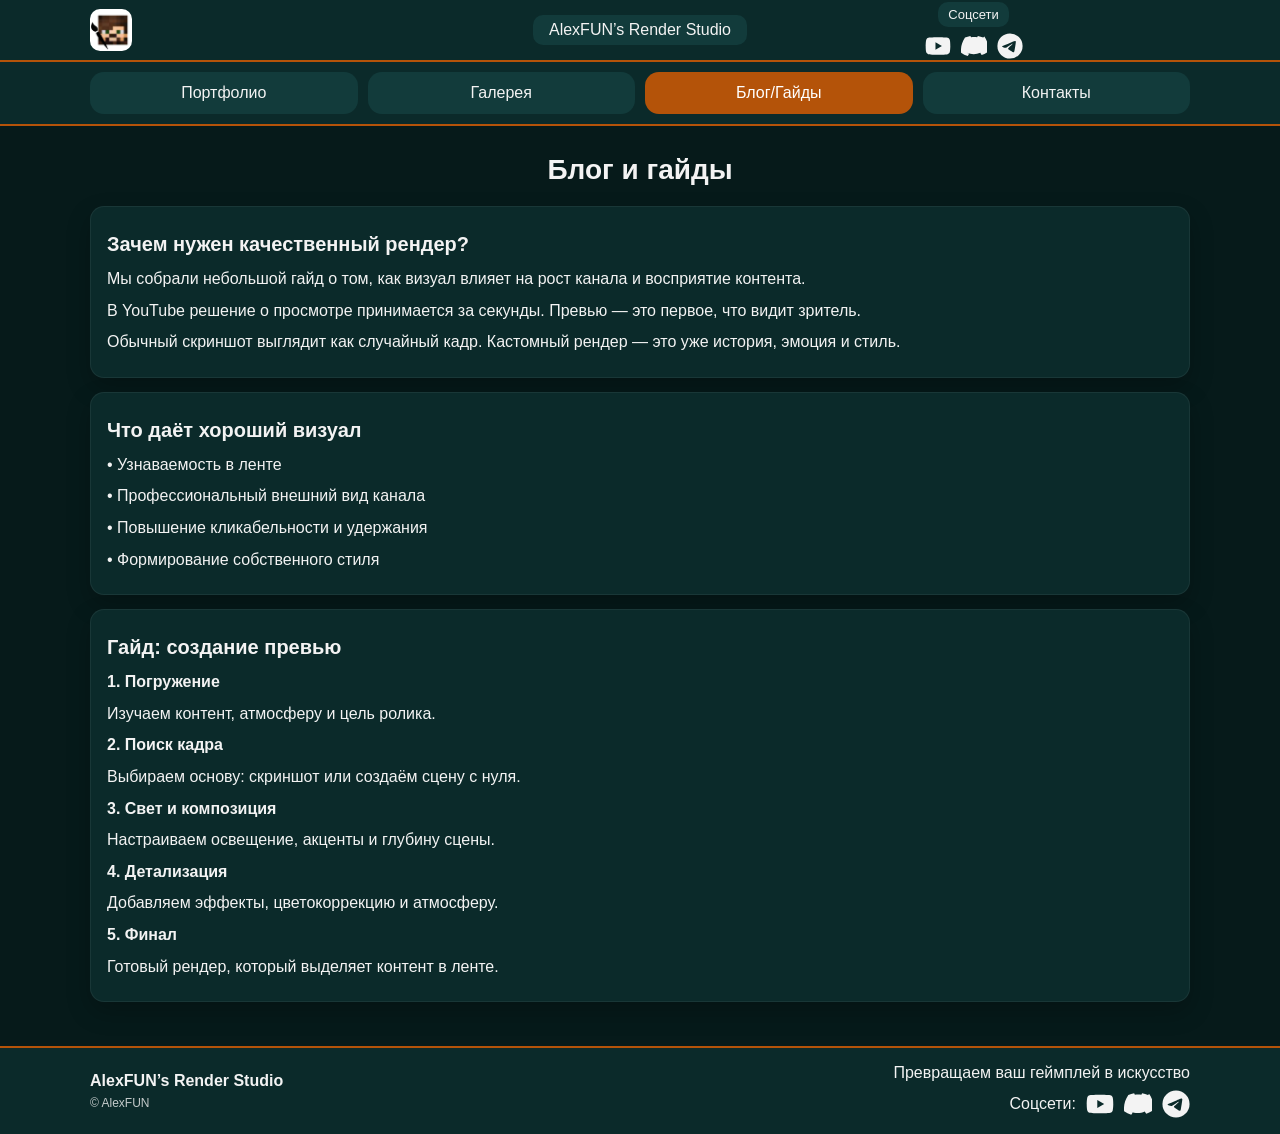
==== blog.html @ 9196ab78 "Update blog.html" ====
<!DOCTYPE html>
<html lang="ru">
<head>
  <meta charset="UTF-8">
  <meta name="viewport" content="width=device-width, initial-scale=1.0">
  <title>Блог</title>
  <link rel="stylesheet" href="style.css">
</head>
<body>

<div class="page">

  <header class="top-header">
    <div class="header-inner">

      <div class="brand-left">
        <img class="logo" src="img/logo.jpg" alt="logo">
      </div>

      <div class="brand-center">
        AlexFUN’s Render Studio
      </div>

      <div class="social-top">
        <div class="social-label">Соцсети</div>
        <div class="social-icons">
          <a href="https://youtube.com/@alexfun_yt?si=rc8wTj687oJBsgTy" target="_blank" rel="noopener noreferrer">
            <svg class="social-icon" viewBox="0 0 576 512" aria-label="YouTube" role="img">
              <path d="M549.7 124.1C543.5 100.4 524.9 81.8 501.4 75.5 458.9 64 288.1 64 288.1 64S117.3 64 74.7 75.5C51.2 81.8 32.7 100.4 26.4 124.1 15 167 15 256.4 15 256.4s0 89.4 11.4 132.3c6.3 23.6 24.8 41.5 48.3 47.8 42.6 11.5 213.4 11.5 213.4 11.5s170.8 0 213.4-11.5c23.5-6.3 42-24.2 48.3-47.8 11.4-42.9 11.4-132.3 11.4-132.3s0-89.4-11.4-132.3zM232.2 337.6l0-162.4 142.7 81.2-142.7 81.2z"/>
            </svg>
          </a>

          <a href="https://discord.gg/whpRHEESE" target="_blank" rel="noopener noreferrer">
            <svg class="social-icon" viewBox="0 0 576 512" aria-label="Discord" role="img">
              <path d="M492.5 69.8c-38.1-17.5-78.4-30-119.7-37.1-5.5 9.9-10.5 20.2-14.9 30.6-44.6-6.8-89.9-6.8-134.4 0-4.5-10.5-9.5-20.7-15.1-30.6-41.3 7.1-81.6 19.6-119.7 37.1-76.2 113.8-97.1 224.9-86.9 334.5 44.4 32.9 94 58 146.8 74.2 11.3-15.4 21.4-31.8 30-48.8-15.8-6.1-31.2-13.4-45.9-21.9 96.2 43.9 200.4 43.9 295.5 0 8.8 17 18.8 33.3 30 48.8 52.9-16.2 102.6-41.3 147.1-74.2 12.3-126.8-20.5-236.9-86.9-334.5z"/>
            </svg>
          </a>

          <a href="https://t.me/AlexFUNRenderStudio" target="_blank" rel="noopener noreferrer">
            <svg class="social-icon" viewBox="0 0 512 512" aria-label="Telegram" role="img">
              <path d="M256 8a248 248 0 1 0 0 496 248 248 0 1 0 0-496zM371 176.7c-3.7 39.2-19.9 134.4-28.1 178.3-3.5 18.6-10.3 24.8-16.9 25.4-14.4 1.3-25.3-9.5-39.3-18.7-21.8-14.3-34.2-23.2-55.3-37.2-24.5-16.1-8.6-25 5.3-39.5 3.7-3.8 67.1-61.5 68.3-66.7 .2-.7 .3-3.1-1.2-4.4s-3.6-.8-5.1-.5c-2.2 .5-37.1 23.5-104.6 69.1-9.9 6.8-18.9 10.1-26.9 9.9-8.9-.2-25.9-5-38.6-9.1-15.5-5-27.9-7.7-26.8-16.3 .6-4.5 6.7-9 18.4-13.7 72.3-31.5 120.5-52.3 144.6-62.3 68.9-28.6 83.2-33.6 92.5-33.8 2.1 0 6.6 .5 9.6 2.9 2 1.7 3.2 4.1 3.5 6.7 .5 3.2 .6 6.5 .4 9.8z"/>
            </svg>
          </a>
        </div>
      </div>

    </div>
  </header>

  <nav class="nav-row">
    <div class="nav-inner">
      <div class="nav-links">
        <a class="pill" href="index.html">Портфолио</a>
        <a class="pill" href="gallery.html">Галерея</a>
        <a class="pill active" href="blog.html">Блог/Гайды</a>
        <a class="pill" href="contacts.html">Контакты</a>
      </div>
    </div>
  </nav>

  <main class="content">

    <h1 class="center">Блог и гайды</h1>

    <div class="card">
      <h2>Зачем нужен качественный рендер?</h2>
      <p>
        Мы собрали небольшой гайд о том, как визуал влияет на рост канала и восприятие контента.
      </p>
      <p>
        В YouTube решение о просмотре принимается за секунды. Превью — это первое, что видит зритель.
      </p>
      <p>
        Обычный скриншот выглядит как случайный кадр. Кастомный рендер — это уже история, эмоция и стиль.
      </p>
    </div>

    <div class="card">
      <h2>Что даёт хороший визуал</h2>
      <p>• Узнаваемость в ленте</p>
      <p>• Профессиональный внешний вид канала</p>
      <p>• Повышение кликабельности и удержания</p>
      <p>• Формирование собственного стиля</p>
    </div>

    <div class="card">
      <h2>Гайд: создание превью</h2>

      <p><b>1. Погружение</b></p>
      <p>Изучаем контент, атмосферу и цель ролика.</p>

      <p><b>2. Поиск кадра</b></p>
      <p>Выбираем основу: скриншот или создаём сцену с нуля.</p>

      <p><b>3. Свет и композиция</b></p>
      <p>Настраиваем освещение, акценты и глубину сцены.</p>

      <p><b>4. Детализация</b></p>
      <p>Добавляем эффекты, цветокоррекцию и атмосферу.</p>

      <p><b>5. Финал</b></p>
      <p>Готовый рендер, который выделяет контент в ленте.</p>
    </div>

  </main>

  <footer class="footer">
    <div class="footer-inner">
      <div class="footer-left">
        <div class="footer-brand">AlexFUN’s Render Studio</div>
        <div class="copyright">© AlexFUN</div>
      </div>

      <div class="footer-right">
        <div>Превращаем ваш геймплей в искусство</div>

        <div class="footer-social">
          Соцсети:
          <div class="social-icons">
            <a href="https://youtube.com/@alexfun_yt?si=rc8wTj687oJBsgTy" target="_blank" rel="noopener noreferrer">
              <svg class="social-icon" viewBox="0 0 576 512">
                <path d="M549.7 124.1C543.5 100.4 524.9 81.8 501.4 75.5 458.9 64 288.1 64 288.1 64S117.3 64 74.7 75.5C51.2 81.8 32.7 100.4 26.4 124.1 15 167 15 256.4 15 256.4s0 89.4 11.4 132.3c6.3 23.6 24.8 41.5 48.3 47.8 42.6 11.5 213.4 11.5 213.4 11.5s170.8 0 213.4-11.5c23.5-6.3 42-24.2 48.3-47.8 11.4-42.9 11.4-132.3 11.4-132.3s0-89.4-11.4-132.3zM232.2 337.6l0-162.4 142.7 81.2-142.7 81.2z"/>
              </svg>
            </a>

            <a href="https://discord.gg/whpRHEESE" target="_blank" rel="noopener noreferrer">
              <svg class="social-icon" viewBox="0 0 576 512">
                <path d="M492.5 69.8c-38.1-17.5-78.4-30-119.7-37.1-5.5 9.9-10.5 20.2-14.9 30.6-44.6-6.8-89.9-6.8-134.4 0-4.5-10.5-9.5-20.7-15.1-30.6-41.3 7.1-81.6 19.6-119.7 37.1-76.2 113.8-97.1 224.9-86.9 334.5 44.4 32.9 94 58 146.8 74.2 11.3-15.4 21.4-31.8 30-48.8-15.8-6.1-31.2-13.4-45.9-21.9 96.2 43.9 200.4 43.9 295.5 0 8.8 17 18.8 33.3 30 48.8 52.9-16.2 102.6-41.3 147.1-74.2 12.3-126.8-20.5-236.9-86.9-334.5z"/>
              </svg>
            </a>

            <a href="https://t.me/AlexFUNRenderStudio" target="_blank" rel="noopener noreferrer">
              <svg class="social-icon" viewBox="0 0 512 512">
                <path d="M256 8a248 248 0 1 0 0 496 248 248 0 1 0 0-496zM371 176.7c-3.7 39.2-19.9 134.4-28.1 178.3-3.5 18.6-10.3 24.8-16.9 25.4-14.4 1.3-25.3-9.5-39.3-18.7-21.8-14.3-34.2-23.2-55.3-37.2-24.5-16.1-8.6-25 5.3-39.5 3.7-3.8 67.1-61.5 68.3-66.7 .2-.7 .3-3.1-1.2-4.4s-3.6-.8-5.1-.5c-2.2 .5-37.1 23.5-104.6 69.1-9.9 6.8-18.9 10.1-26.9 9.9-8.9-.2-25.9-5-38.6-9.1-15.5-5-27.9-7.7-26.8-16.3 .6-4.5 6.7-9 18.4-13.7 72.3-31.5 120.5-52.3 144.6-62.3 68.9-28.6 83.2-33.6 92.5-33.8 2.1 0 6.6 .5 9.6 2.9 2 1.7 3.2 4.1 3.5 6.7 .5 3.2 .6 6.5 .4 9.8z"/>
              </svg>
            </a>
          </div>
        </div>

      </div>
    </div>
  </footer>

</div>

</body>
</html>
---- style.css ----
* {
  box-sizing: border-box;
}

html, body {
  margin: 0;
  padding: 0;
  font-family: Arial, Helvetica, sans-serif;
  background: #061a1a;
  color: #f3f3f3;
}

.page {
  min-height: 100vh;
  display: flex;
  flex-direction: column;
}

.header-inner,
.nav-inner,
.content,
.footer-inner {
  width: min(1100px, calc(100% - 24px));
  margin: 0 auto;
}

.top-header {
  background: #0b2a2a;
  border-bottom: 2px solid #b45309;
}

.header-inner {
  height: 60px;
  display: grid;
  grid-template-columns: 1fr auto 1fr;
  align-items: center;
  gap: 10px;
}

.brand-left {
  display: flex;
  align-items: center;
}

.logo {
  width: 42px;
  height: 42px;
  border-radius: 10px;
  object-fit: cover;
  display: block;
}

.brand-center {
  text-align: center;
  background: #123b3b;
  padding: 6px 16px;
  border-radius: 10px;
  font-size: 16px;
  white-space: nowrap;
}

.social-top {
  display: grid;
  justify-items: center;
  gap: 6px;
}

.social-label {
  background: #123b3b;
  padding: 5px 10px;
  border-radius: 10px;
  font-size: 13px;
}

.social-icons {
  display: flex;
  gap: 10px;
  justify-content: center;
  align-items: center;
}

.social-icons a {
  display: flex;
  align-items: center;
  justify-content: center;
  line-height: 0;
  text-decoration: none;
}

.social-icon {
  width: 26px;
  height: 26px;
  display: block;
  flex: 0 0 auto;
  fill: currentColor;
  color: #f3f3f3;
  transition: 0.2s;
}

.social-icon:hover {
  color: #f97316;
  transform: scale(1.12);
}

.nav-row {
  background: #0b2a2a;
  border-bottom: 2px solid #b45309;
}

.nav-inner {
  display: flex;
  align-items: center;
  padding: 10px 0;
}

.nav-links {
  display: grid;
  grid-template-columns: repeat(4, 1fr);
  gap: 10px;
  width: 100%;
}

.pill {
  display: flex;
  align-items: center;
  justify-content: center;
  padding: 12px 0;
  border-radius: 14px;
  background: #123b3b;
  text-decoration: none;
  color: #f3f3f3;
  transition: 0.2s;
}

.pill:hover {
  background: #1a4a4a;
}

.pill.active {
  background: #b45309;
  color: #fff;
}

.content {
  flex: 1;
  padding: 18px 0 30px;
}

.center {
  text-align: center;
}

h1 {
  font-size: 28px;
  margin: 10px 0 20px;
}

h2 {
  font-size: 20px;
  margin: 10px 0;
}

.card {
  background: #0b2a2a;
  padding: 16px;
  border-radius: 14px;
  margin: 14px 0;
  border: 1px solid rgba(255, 255, 255, 0.06);
  box-shadow: 0 10px 25px rgba(0, 0, 0, 0.22);
}

.card.highlight {
  border-left: 0;
}

.card.call {
  border: 1px solid #f97316;
}

.card p {
  line-height: 1.6;
  margin: 6px 0;
}

.grid-2 {
  display: grid;
  grid-template-columns: 1fr 1fr;
  gap: 10px;
}

.muted {
  opacity: 0.85;
}

.slider {
  position: relative;
  height: 420px;
  margin: 18px 0 28px;
  overflow: hidden;
  border-radius: 16px;
  background: #0b2a2a;
  border: 1px solid rgba(255, 255, 255, 0.06);
}

.slide img {
  width: 100%;
  height: 100%;
  object-fit: contain;
  background: #061a1a;
  display: block;
}

.slider-btn {
  position: absolute;
  top: 50%;
  transform: translateY(-50%);
  width: 46px;
  height: 46px;
  border-radius: 50%;
  border: none;
  background: #b45309;
  color: #fff;
  cursor: pointer;
  z-index: 2;
}

.slider-btn:hover {
  background: #f97316;
}

.slider-btn.left {
  left: 10px;
}

.slider-btn.right {
  right: 10px;
}

.gallery-grid {
  display: grid;
  grid-template-columns: repeat(3, 1fr);
  gap: 14px;
  margin: 20px 0;
}

.work-card {
  background: #0b2a2a;
  border-radius: 14px;
  overflow: hidden;
  border: 1px solid rgba(255, 255, 255, 0.06);
  transition: 0.2s;
}

.work-card:hover {
  transform: translateY(-3px);
  border-color: #f97316;
}

.work-card img {
  width: 100%;
  height: 220px;
  object-fit: cover;
  display: block;
}

.work-title {
  padding: 10px;
  font-size: 14px;
}

.price-card p {
  margin: 6px 0;
}

.footer {
  background: #0b2a2a;
  border-top: 2px solid #b45309;
  margin-top: auto;
  padding: 16px 0;
}

.footer-inner {
  display: flex;
  justify-content: space-between;
  align-items: center;
  gap: 20px;
}

.footer-left {
  display: flex;
  flex-direction: column;
  gap: 6px;
}

.footer-brand {
  font-weight: 600;
}

.footer-right {
  display: flex;
  flex-direction: column;
  align-items: flex-end;
  gap: 8px;
  text-align: right;
}

.footer-social {
  display: flex;
  align-items: center;
  gap: 10px;
}

.footer-social .social-icons {
  display: flex;
  gap: 10px;
  align-items: center;
}

.footer-social .social-icons a {
  width: 28px;
  height: 28px;
}

.footer-social .social-icon {
  width: 100%;
  height: 100%;
}

.copyright {
  font-size: 12px;
  opacity: 0.8;
}

@media (max-width: 768px) {
  .header-inner {
    grid-template-columns: 1fr;
    height: auto;
    padding: 10px 0;
    justify-items: center;
  }

  .social-top {
    margin-top: 6px;
  }

  .nav-links {
    grid-template-columns: repeat(2, 1fr);
  }

  .grid-2 {
    grid-template-columns: 1fr;
  }

  .gallery-grid {
    grid-template-columns: 1fr;
  }

  .footer-inner {
    flex-direction: column;
    text-align: center;
  }

  .footer-right {
    align-items: center;
    text-align: center;
  }

  .slider {
    height: 280px;
  }
}
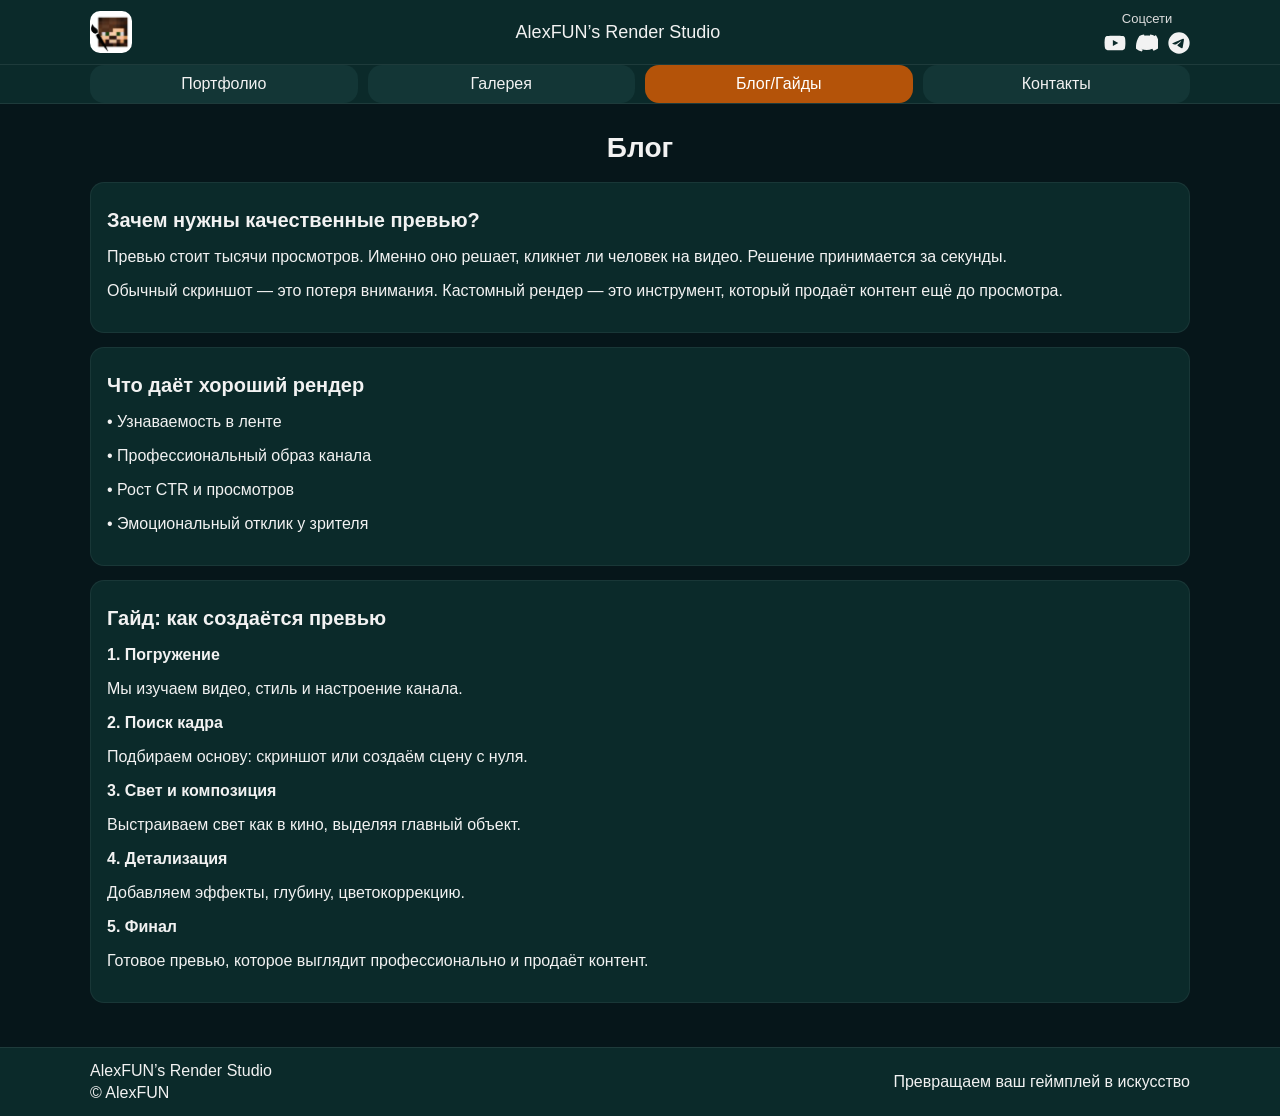
==== commit 2308b052: "Update blog.html" ====
--- a/blog.html
+++ b/blog.html
@@ -25,19 +25,19 @@
         <div class="social-label">Соцсети</div>
         <div class="social-icons">
           <a href="https://youtube.com/@alexfun_yt?si=rc8wTj687oJBsgTy" target="_blank" rel="noopener noreferrer">
-            <svg class="social-icon" viewBox="0 0 576 512" aria-label="YouTube" role="img">
+            <svg class="social-icon" viewBox="0 0 576 512">
               <path d="M549.7 124.1C543.5 100.4 524.9 81.8 501.4 75.5 458.9 64 288.1 64 288.1 64S117.3 64 74.7 75.5C51.2 81.8 32.7 100.4 26.4 124.1 15 167 15 256.4 15 256.4s0 89.4 11.4 132.3c6.3 23.6 24.8 41.5 48.3 47.8 42.6 11.5 213.4 11.5 213.4 11.5s170.8 0 213.4-11.5c23.5-6.3 42-24.2 48.3-47.8 11.4-42.9 11.4-132.3 11.4-132.3s0-89.4-11.4-132.3zM232.2 337.6l0-162.4 142.7 81.2-142.7 81.2z"/>
             </svg>
           </a>
 
           <a href="https://discord.gg/whpRHEESE" target="_blank" rel="noopener noreferrer">
-            <svg class="social-icon" viewBox="0 0 576 512" aria-label="Discord" role="img">
+            <svg class="social-icon" viewBox="0 0 576 512">
               <path d="M492.5 69.8c-38.1-17.5-78.4-30-119.7-37.1-5.5 9.9-10.5 20.2-14.9 30.6-44.6-6.8-89.9-6.8-134.4 0-4.5-10.5-9.5-20.7-15.1-30.6-41.3 7.1-81.6 19.6-119.7 37.1-76.2 113.8-97.1 224.9-86.9 334.5 44.4 32.9 94 58 146.8 74.2 11.3-15.4 21.4-31.8 30-48.8-15.8-6.1-31.2-13.4-45.9-21.9 96.2 43.9 200.4 43.9 295.5 0 8.8 17 18.8 33.3 30 48.8 52.9-16.2 102.6-41.3 147.1-74.2 12.3-126.8-20.5-236.9-86.9-334.5z"/>
             </svg>
           </a>
 
           <a href="https://t.me/AlexFUNRenderStudio" target="_blank" rel="noopener noreferrer">
-            <svg class="social-icon" viewBox="0 0 512 512" aria-label="Telegram" role="img">
+            <svg class="social-icon" viewBox="0 0 512 512">
               <path d="M256 8a248 248 0 1 0 0 496 248 248 0 1 0 0-496zM371 176.7c-3.7 39.2-19.9 134.4-28.1 178.3-3.5 18.6-10.3 24.8-16.9 25.4-14.4 1.3-25.3-9.5-39.3-18.7-21.8-14.3-34.2-23.2-55.3-37.2-24.5-16.1-8.6-25 5.3-39.5 3.7-3.8 67.1-61.5 68.3-66.7 .2-.7 .3-3.1-1.2-4.4s-3.6-.8-5.1-.5c-2.2 .5-37.1 23.5-104.6 69.1-9.9 6.8-18.9 10.1-26.9 9.9-8.9-.2-25.9-5-38.6-9.1-15.5-5-27.9-7.7-26.8-16.3 .6-4.5 6.7-9 18.4-13.7 72.3-31.5 120.5-52.3 144.6-62.3 68.9-28.6 83.2-33.6 92.5-33.8 2.1 0 6.6 .5 9.6 2.9 2 1.7 3.2 4.1 3.5 6.7 .5 3.2 .6 6.5 .4 9.8z"/>
             </svg>
           </a>
@@ -60,46 +60,44 @@
 
   <main class="content">
 
-    <h1 class="center">Блог и гайды</h1>
+    <h1 class="center">Блог</h1>
 
     <div class="card">
-      <h2>Зачем нужен качественный рендер?</h2>
+      <h2>Зачем нужны качественные превью?</h2>
       <p>
-        Мы собрали небольшой гайд о том, как визуал влияет на рост канала и восприятие контента.
+        Превью стоит тысячи просмотров. Именно оно решает, кликнет ли человек на видео.
+        Решение принимается за секунды.
       </p>
       <p>
-        В YouTube решение о просмотре принимается за секунды. Превью — это первое, что видит зритель.
-      </p>
-      <p>
-        Обычный скриншот выглядит как случайный кадр. Кастомный рендер — это уже история, эмоция и стиль.
+        Обычный скриншот — это потеря внимания. Кастомный рендер — это инструмент, который продаёт контент ещё до просмотра.
       </p>
     </div>
 
     <div class="card">
-      <h2>Что даёт хороший визуал</h2>
+      <h2>Что даёт хороший рендер</h2>
       <p>• Узнаваемость в ленте</p>
-      <p>• Профессиональный внешний вид канала</p>
-      <p>• Повышение кликабельности и удержания</p>
-      <p>• Формирование собственного стиля</p>
+      <p>• Профессиональный образ канала</p>
+      <p>• Рост CTR и просмотров</p>
+      <p>• Эмоциональный отклик у зрителя</p>
     </div>
 
     <div class="card">
-      <h2>Гайд: создание превью</h2>
+      <h2>Гайд: как создаётся превью</h2>
 
       <p><b>1. Погружение</b></p>
-      <p>Изучаем контент, атмосферу и цель ролика.</p>
+      <p>Мы изучаем видео, стиль и настроение канала.</p>
 
       <p><b>2. Поиск кадра</b></p>
-      <p>Выбираем основу: скриншот или создаём сцену с нуля.</p>
+      <p>Подбираем основу: скриншот или создаём сцену с нуля.</p>
 
       <p><b>3. Свет и композиция</b></p>
-      <p>Настраиваем освещение, акценты и глубину сцены.</p>
+      <p>Выстраиваем свет как в кино, выделяя главный объект.</p>
 
       <p><b>4. Детализация</b></p>
-      <p>Добавляем эффекты, цветокоррекцию и атмосферу.</p>
+      <p>Добавляем эффекты, глубину, цветокоррекцию.</p>
 
       <p><b>5. Финал</b></p>
-      <p>Готовый рендер, который выделяет контент в ленте.</p>
+      <p>Готовое превью, которое выглядит профессионально и продаёт контент.</p>
     </div>
 
   </main>
@@ -112,31 +110,7 @@
       </div>
 
       <div class="footer-right">
-        <div>Превращаем ваш геймплей в искусство</div>
-
-        <div class="footer-social">
-          Соцсети:
-          <div class="social-icons">
-            <a href="https://youtube.com/@alexfun_yt?si=rc8wTj687oJBsgTy" target="_blank" rel="noopener noreferrer">
-              <svg class="social-icon" viewBox="0 0 576 512">
-                <path d="M549.7 124.1C543.5 100.4 524.9 81.8 501.4 75.5 458.9 64 288.1 64 288.1 64S117.3 64 74.7 75.5C51.2 81.8 32.7 100.4 26.4 124.1 15 167 15 256.4 15 256.4s0 89.4 11.4 132.3c6.3 23.6 24.8 41.5 48.3 47.8 42.6 11.5 213.4 11.5 213.4 11.5s170.8 0 213.4-11.5c23.5-6.3 42-24.2 48.3-47.8 11.4-42.9 11.4-132.3 11.4-132.3s0-89.4-11.4-132.3zM232.2 337.6l0-162.4 142.7 81.2-142.7 81.2z"/>
-              </svg>
-            </a>
-
-            <a href="https://discord.gg/whpRHEESE" target="_blank" rel="noopener noreferrer">
-              <svg class="social-icon" viewBox="0 0 576 512">
-                <path d="M492.5 69.8c-38.1-17.5-78.4-30-119.7-37.1-5.5 9.9-10.5 20.2-14.9 30.6-44.6-6.8-89.9-6.8-134.4 0-4.5-10.5-9.5-20.7-15.1-30.6-41.3 7.1-81.6 19.6-119.7 37.1-76.2 113.8-97.1 224.9-86.9 334.5 44.4 32.9 94 58 146.8 74.2 11.3-15.4 21.4-31.8 30-48.8-15.8-6.1-31.2-13.4-45.9-21.9 96.2 43.9 200.4 43.9 295.5 0 8.8 17 18.8 33.3 30 48.8 52.9-16.2 102.6-41.3 147.1-74.2 12.3-126.8-20.5-236.9-86.9-334.5z"/>
-              </svg>
-            </a>
-
-            <a href="https://t.me/AlexFUNRenderStudio" target="_blank" rel="noopener noreferrer">
-              <svg class="social-icon" viewBox="0 0 512 512">
-                <path d="M256 8a248 248 0 1 0 0 496 248 248 0 1 0 0-496zM371 176.7c-3.7 39.2-19.9 134.4-28.1 178.3-3.5 18.6-10.3 24.8-16.9 25.4-14.4 1.3-25.3-9.5-39.3-18.7-21.8-14.3-34.2-23.2-55.3-37.2-24.5-16.1-8.6-25 5.3-39.5 3.7-3.8 67.1-61.5 68.3-66.7 .2-.7 .3-3.1-1.2-4.4s-3.6-.8-5.1-.5c-2.2 .5-37.1 23.5-104.6 69.1-9.9 6.8-18.9 10.1-26.9 9.9-8.9-.2-25.9-5-38.6-9.1-15.5-5-27.9-7.7-26.8-16.3 .6-4.5 6.7-9 18.4-13.7 72.3-31.5 120.5-52.3 144.6-62.3 68.9-28.6 83.2-33.6 92.5-33.8 2.1 0 6.6 .5 9.6 2.9 2 1.7 3.2 4.1 3.5 6.7 .5 3.2 .6 6.5 .4 9.8z"/>
-              </svg>
-            </a>
-          </div>
-        </div>
-
+        Превращаем ваш геймплей в искусство
       </div>
     </div>
   </footer>
--- a/style.css
+++ b/style.css
@@ -6,8 +6,8 @@
   margin: 0;
   padding: 0;
   font-family: Arial, Helvetica, sans-serif;
-  background: #061a1a;
-  color: #f3f3f3;
+  background: #06161a;
+  color: #f2f2f2;
 }
 
 .page {
@@ -26,20 +26,20 @@
 
 .top-header {
   background: #0b2a2a;
-  border-bottom: 2px solid #b45309;
+  border-bottom: 1px solid rgba(255,255,255,0.08);
 }
 
 .header-inner {
-  height: 60px;
-  display: grid;
-  grid-template-columns: 1fr auto 1fr;
-  align-items: center;
-  gap: 10px;
+  height: 64px;
+  display: flex;
+  align-items: center;
+  justify-content: space-between;
 }
 
 .brand-left {
   display: flex;
   align-items: center;
+  gap: 10px;
 }
 
 .logo {
@@ -47,16 +47,52 @@
   height: 42px;
   border-radius: 10px;
   object-fit: cover;
-  display: block;
 }
 
 .brand-center {
-  text-align: center;
-  background: #123b3b;
-  padding: 6px 16px;
-  border-radius: 10px;
-  font-size: 16px;
-  white-space: nowrap;
+  font-size: 18px;
+  font-weight: 500;
+  color: #f2f2f2;
+}
+
+.nav-row {
+  background: #0b2a2a;
+  border-bottom: 1px solid rgba(255,255,255,0.08);
+}
+
+.nav-inner {
+  display: flex;
+  align-items: center;
+  justify-content: space-between;
+  gap: 10px;
+}
+
+.nav-links {
+  display: grid;
+  grid-template-columns: repeat(4, 1fr);
+  gap: 10px;
+  width: 100%;
+}
+
+.pill {
+  display: flex;
+  align-items: center;
+  justify-content: center;
+  padding: 10px 12px;
+  border-radius: 14px;
+  background: #133636;
+  color: #f2f2f2;
+  text-decoration: none;
+  transition: 0.2s;
+}
+
+.pill:hover {
+  background: #1a4a4a;
+}
+
+.pill.active {
+  background: #b45309;
+  color: #fff;
 }
 
 .social-top {
@@ -66,162 +102,182 @@
 }
 
 .social-label {
-  background: #123b3b;
-  padding: 5px 10px;
+  font-size: 13px;
+  color: #ddd;
+}
+
+.social-icons {
+  display: flex;
+  gap: 10px;
+  align-items: center;
+}
+
+.social-icons a {
+  display: flex;
+  align-items: center;
+  justify-content: center;
+}
+
+.social-icon {
+  width: 22px;
+  height: 22px;
+  fill: #f2f2f2;
+  transition: 0.2s;
+}
+
+.social-icon:hover {
+  fill: #b45309;
+  transform: scale(1.1);
+}
+
+.content {
+  padding: 18px 0 30px;
+}
+
+.center {
+  text-align: center;
+}
+
+h1 {
+  margin: 10px 0 18px;
+  font-size: 28px;
+}
+
+h2 {
+  margin: 10px 0;
+  font-size: 20px;
+}
+
+.card {
+  background: #0b2a2a;
+  border: 1px solid rgba(255,255,255,0.06);
+  border-radius: 14px;
+  padding: 16px;
+  margin: 14px 0;
+  transition: transform 0.2s ease, box-shadow 0.2s ease, border-color 0.2s ease;
+}
+
+.card:hover {
+  transform: translateY(-3px);
+  border-color: #b45309;
+  box-shadow: 0 12px 26px rgba(0,0,0,0.3);
+}
+
+.text-block {
+  margin: 14px 0;
+  line-height: 1.5;
+}
+
+.form input,
+.form textarea {
+  width: 100%;
+  padding: 10px;
+  margin-bottom: 10px;
   border-radius: 10px;
-  font-size: 13px;
-}
-
-.social-icons {
-  display: flex;
-  gap: 10px;
-  justify-content: center;
-  align-items: center;
-}
-
-.social-icons a {
-  display: flex;
-  align-items: center;
-  justify-content: center;
-  line-height: 0;
-  text-decoration: none;
-}
-
-.social-icon {
-  width: 26px;
-  height: 26px;
-  display: block;
-  flex: 0 0 auto;
-  fill: currentColor;
-  color: #f3f3f3;
-  transition: 0.2s;
-}
-
-.social-icon:hover {
-  color: #f97316;
-  transform: scale(1.12);
-}
-
-.nav-row {
-  background: #0b2a2a;
-  border-bottom: 2px solid #b45309;
-}
-
-.nav-inner {
-  display: flex;
-  align-items: center;
-  padding: 10px 0;
-}
-
-.nav-links {
-  display: grid;
-  grid-template-columns: repeat(4, 1fr);
-  gap: 10px;
-  width: 100%;
-}
-
-.pill {
-  display: flex;
-  align-items: center;
-  justify-content: center;
-  padding: 12px 0;
-  border-radius: 14px;
-  background: #123b3b;
-  text-decoration: none;
-  color: #f3f3f3;
-  transition: 0.2s;
-}
-
-.pill:hover {
-  background: #1a4a4a;
-}
-
-.pill.active {
+  border: none;
+  background: #133636;
+  color: #fff;
+  outline: none;
+}
+
+.form textarea {
+  min-height: 110px;
+  resize: none;
+}
+
+.form button {
+  padding: 10px 14px;
+  border: none;
+  border-radius: 10px;
   background: #b45309;
   color: #fff;
-}
-
-.content {
-  flex: 1;
-  padding: 18px 0 30px;
-}
-
-.center {
-  text-align: center;
-}
-
-h1 {
-  font-size: 28px;
-  margin: 10px 0 20px;
-}
-
-h2 {
-  font-size: 20px;
-  margin: 10px 0;
-}
-
-.card {
-  background: #0b2a2a;
-  padding: 16px;
+  cursor: pointer;
+  transition: 0.2s;
+}
+
+.form button:hover {
+  background: #f97316;
+}
+
+.gallery-grid {
+  display: grid;
+  grid-template-columns: repeat(3, 1fr);
+  gap: 14px;
+  margin: 18px 0;
+}
+
+.work-card {
+  background: #0b2a2a;
   border-radius: 14px;
-  margin: 14px 0;
-  border: 1px solid rgba(255, 255, 255, 0.06);
-  box-shadow: 0 10px 25px rgba(0, 0, 0, 0.22);
-}
-
-.card.highlight {
-  border-left: 0;
-}
-
-.card.call {
-  border: 1px solid #f97316;
-}
-
-.card p {
-  line-height: 1.6;
-  margin: 6px 0;
-}
-
-.grid-2 {
-  display: grid;
-  grid-template-columns: 1fr 1fr;
-  gap: 10px;
-}
-
-.muted {
-  opacity: 0.85;
+  overflow: hidden;
+  border: 1px solid rgba(255,255,255,0.06);
+  transition: 0.2s;
+}
+
+.work-card:hover {
+  transform: translateY(-4px);
+  border-color: #b45309;
+}
+
+.work-card img {
+  width: 100%;
+  height: 200px;
+  object-fit: cover;
+  display: block;
+}
+
+.work-title {
+  padding: 10px;
+  font-size: 14px;
 }
 
 .slider {
+  height: 420px;
+  border-radius: 16px;
+  overflow: hidden;
+  background: #0b2a2a;
   position: relative;
-  height: 420px;
-  margin: 18px 0 28px;
-  overflow: hidden;
-  border-radius: 16px;
-  background: #0b2a2a;
-  border: 1px solid rgba(255, 255, 255, 0.06);
+  margin: 18px 0;
+  border: 1px solid rgba(255,255,255,0.06);
+}
+
+.slider-track {
+  position: relative;
+  width: 100%;
+  height: 100%;
+}
+
+.slide {
+  position: absolute;
+  inset: 0;
+  opacity: 0;
+  transition: opacity 0.5s ease;
+}
+
+.slide.active {
+  opacity: 1;
 }
 
 .slide img {
   width: 100%;
   height: 100%;
   object-fit: contain;
-  background: #061a1a;
-  display: block;
+  background: #06161a;
 }
 
 .slider-btn {
   position: absolute;
   top: 50%;
   transform: translateY(-50%);
-  width: 46px;
-  height: 46px;
+  width: 44px;
+  height: 44px;
   border-radius: 50%;
   border: none;
   background: #b45309;
   color: #fff;
   cursor: pointer;
   z-index: 2;
+  transition: 0.2s;
 }
 
 .slider-btn:hover {
@@ -236,119 +292,38 @@
   right: 10px;
 }
 
-.gallery-grid {
-  display: grid;
-  grid-template-columns: repeat(3, 1fr);
+.footer {
+  margin-top: auto;
+  background: #0b2a2a;
+  border-top: 1px solid rgba(255,255,255,0.08);
+  padding: 14px 0;
+}
+
+.footer-inner {
+  display: flex;
+  justify-content: space-between;
+  align-items: center;
   gap: 14px;
-  margin: 20px 0;
-}
-
-.work-card {
-  background: #0b2a2a;
-  border-radius: 14px;
-  overflow: hidden;
-  border: 1px solid rgba(255, 255, 255, 0.06);
-  transition: 0.2s;
-}
-
-.work-card:hover {
-  transform: translateY(-3px);
-  border-color: #f97316;
-}
-
-.work-card img {
-  width: 100%;
-  height: 220px;
-  object-fit: cover;
-  display: block;
-}
-
-.work-title {
-  padding: 10px;
-  font-size: 14px;
-}
-
-.price-card p {
-  margin: 6px 0;
-}
-
-.footer {
-  background: #0b2a2a;
-  border-top: 2px solid #b45309;
-  margin-top: auto;
-  padding: 16px 0;
-}
-
-.footer-inner {
-  display: flex;
-  justify-content: space-between;
-  align-items: center;
-  gap: 20px;
-}
-
-.footer-left {
-  display: flex;
-  flex-direction: column;
-  gap: 6px;
 }
 
 .footer-brand {
-  font-weight: 600;
+  font-size: 16px;
+  margin-bottom: 4px;
+}
+
+.footer-social {
+  display: flex;
+  align-items: center;
+  gap: 10px;
 }
 
 .footer-right {
-  display: flex;
-  flex-direction: column;
-  align-items: flex-end;
-  gap: 8px;
   text-align: right;
 }
 
-.footer-social {
-  display: flex;
-  align-items: center;
-  gap: 10px;
-}
-
-.footer-social .social-icons {
-  display: flex;
-  gap: 10px;
-  align-items: center;
-}
-
-.footer-social .social-icons a {
-  width: 28px;
-  height: 28px;
-}
-
-.footer-social .social-icon {
-  width: 100%;
-  height: 100%;
-}
-
-.copyright {
-  font-size: 12px;
-  opacity: 0.8;
-}
-
 @media (max-width: 768px) {
-  .header-inner {
-    grid-template-columns: 1fr;
-    height: auto;
-    padding: 10px 0;
-    justify-items: center;
-  }
-
-  .social-top {
-    margin-top: 6px;
-  }
-
   .nav-links {
     grid-template-columns: repeat(2, 1fr);
-  }
-
-  .grid-2 {
-    grid-template-columns: 1fr;
   }
 
   .gallery-grid {
@@ -361,11 +336,6 @@
   }
 
   .footer-right {
-    align-items: center;
     text-align: center;
   }
-
-  .slider {
-    height: 280px;
-  }
-}
+}
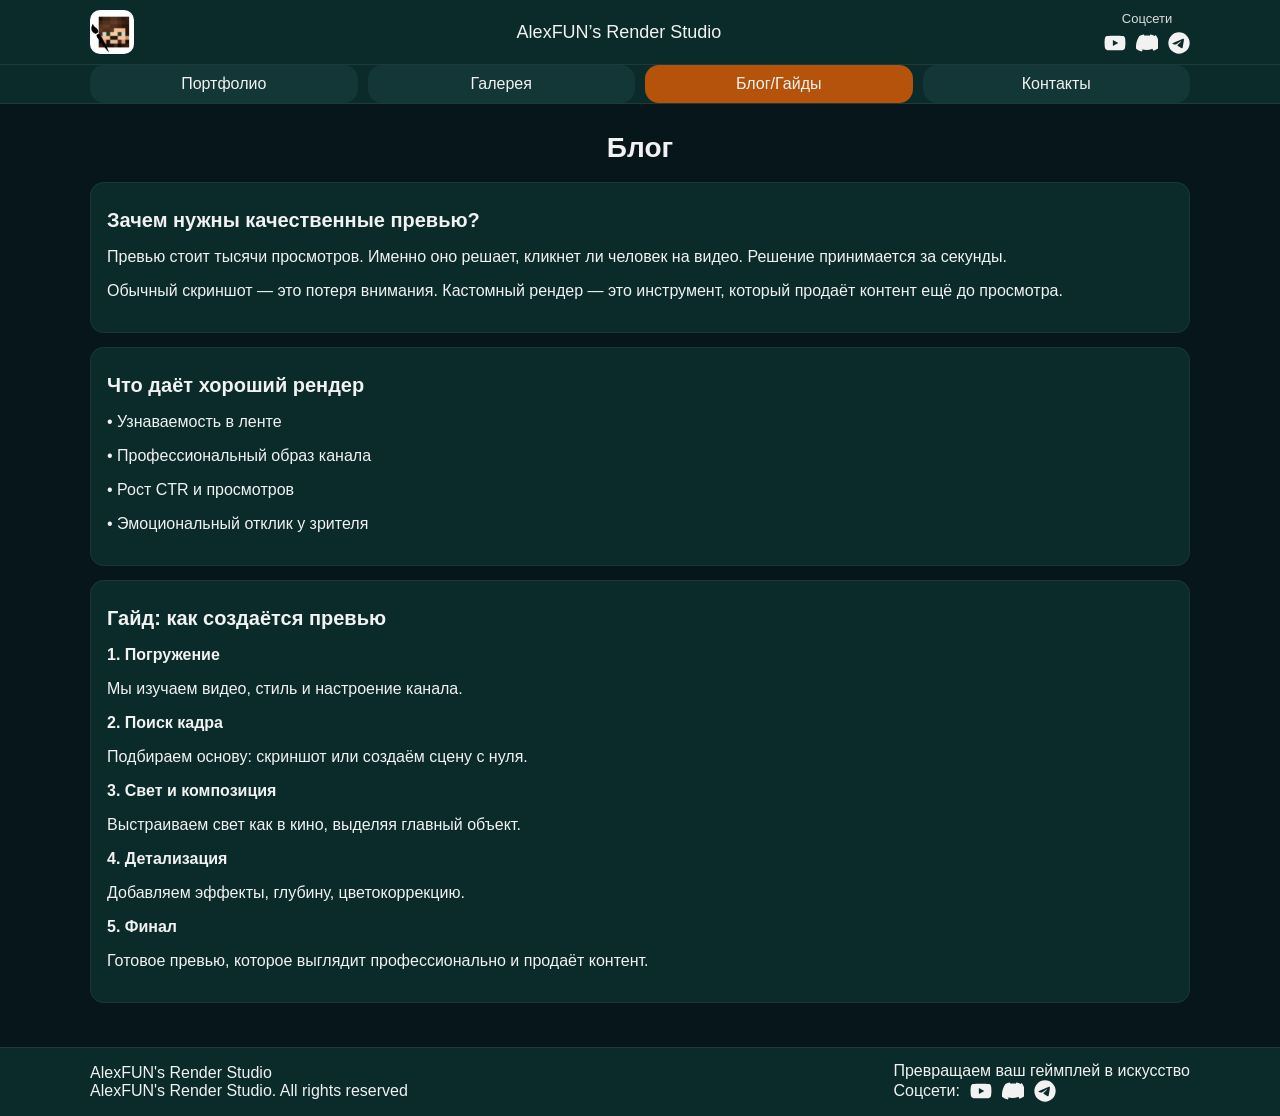
==== commit 025aa4bf: "Update blog.html" ====
--- a/blog.html
+++ b/blog.html
@@ -103,17 +103,37 @@
   </main>
 
   <footer class="footer">
-    <div class="footer-inner">
-      <div class="footer-left">
-        <div class="footer-brand">AlexFUN’s Render Studio</div>
-        <div class="copyright">© AlexFUN</div>
-      </div>
+  <div class="footer-inner">
+    <div class="footer-left">
+      <div class="footer-brand">AlexFUN's Render Studio</div>
+      <div class="copyright">AlexFUN's Render Studio. All rights reserved</div>
+    </div>
 
-      <div class="footer-right">
-        Превращаем ваш геймплей в искусство
+    <div class="footer-right">
+      <div>Превращаем ваш геймплей в искусство</div>
+      <div class="footer-social">
+        Соцсети:
+        <div class="social-icons">
+          <a href="https://youtube.com/@alexfun_yt?si=rc8wTj687oJBsgTy" target="_blank" rel="noopener noreferrer">
+            <svg class="social-icon" viewBox="0 0 576 512" aria-label="YouTube" role="img">
+              <path d="M549.7 124.1C543.5 100.4 524.9 81.8 501.4 75.5 458.9 64 288.1 64 288.1 64S117.3 64 74.7 75.5C51.2 81.8 32.7 100.4 26.4 124.1 15 167 15 256.4 15 256.4s0 89.4 11.4 132.3c6.3 23.6 24.8 41.5 48.3 47.8 42.6 11.5 213.4 11.5 213.4 11.5s170.8 0 213.4-11.5c23.5-6.3 42-24.2 48.3-47.8 11.4-42.9 11.4-132.3 11.4-132.3s0-89.4-11.4-132.3zM232.2 337.6l0-162.4 142.7 81.2-142.7 81.2z"/>
+            </svg>
+          </a>
+          <a href="https://discord.gg/whpRHEESE" target="_blank" rel="noopener noreferrer">
+            <svg class="social-icon" viewBox="0 0 576 512" aria-label="Discord" role="img">
+              <path d="M492.5 69.8c-38.1-17.5-78.4-30-119.7-37.1-5.5 9.9-10.5 20.2-14.9 30.6-44.6-6.8-89.9-6.8-134.4 0-4.5-10.5-9.5-20.7-15.1-30.6-41.3 7.1-81.6 19.6-119.7 37.1-76.2 113.8-97.1 224.9-86.9 334.5 44.4 32.9 94 58 146.8 74.2 11.3-15.4 21.4-31.8 30-48.8-15.8-6.1-31.2-13.4-45.9-21.9 96.2 43.9 200.4 43.9 295.5 0 8.8 17 18.8 33.3 30 48.8 52.9-16.2 102.6-41.3 147.1-74.2 12.3-126.8-20.5-236.9-86.9-334.5z"/>
+            </svg>
+          </a>
+          <a href="https://t.me/AlexFUNRenderStudio" target="_blank" rel="noopener noreferrer">
+            <svg class="social-icon" viewBox="0 0 512 512" aria-label="Telegram" role="img">
+              <path d="M256 8a248 248 0 1 0 0 496 248 248 0 1 0 0-496zM371 176.7c-3.7 39.2-19.9 134.4-28.1 178.3-3.5 18.6-10.3 24.8-16.9 25.4-14.4 1.3-25.3-9.5-39.3-18.7-21.8-14.3-34.2-23.2-55.3-37.2-24.5-16.1-8.6-25 5.3-39.5 3.7-3.8 67.1-61.5 68.3-66.7 .2-.7 .3-3.1-1.2-4.4s-3.6-.8-5.1-.5c-2.2 .5-37.1 23.5-104.6 69.1-9.9 6.8-18.9 10.1-26.9 9.9-8.9-.2-25.9-5-38.6-9.1-15.5-5-27.9-7.7-26.8-16.3 .6-4.5 6.7-9 18.4-13.7 72.3-31.5 120.5-52.3 144.6-62.3 68.9-28.6 83.2-33.6 92.5-33.8 2.1 0 6.6 .5 9.6 2.9 2 1.7 3.2 4.1 3.5 6.7 .5 3.2 .6 6.5 .4 9.8z"/>
+            </svg>
+          </a>
+        </div>
       </div>
     </div>
-  </footer>
+  </div>
+</footer>
 
 </div>
 
--- a/style.css
+++ b/style.css
@@ -39,12 +39,11 @@
 .brand-left {
   display: flex;
   align-items: center;
-  gap: 10px;
 }
 
 .logo {
-  width: 42px;
-  height: 42px;
+  width: 44px;
+  height: 44px;
   border-radius: 10px;
   object-fit: cover;
 }
@@ -52,7 +51,6 @@
 .brand-center {
   font-size: 18px;
   font-weight: 500;
-  color: #f2f2f2;
 }
 
 .nav-row {
@@ -63,8 +61,6 @@
 .nav-inner {
   display: flex;
   align-items: center;
-  justify-content: space-between;
-  gap: 10px;
 }
 
 .nav-links {
@@ -92,7 +88,6 @@
 
 .pill.active {
   background: #b45309;
-  color: #fff;
 }
 
 .social-top {
@@ -109,13 +104,10 @@
 .social-icons {
   display: flex;
   gap: 10px;
-  align-items: center;
 }
 
 .social-icons a {
   display: flex;
-  align-items: center;
-  justify-content: center;
 }
 
 .social-icon {
@@ -126,7 +118,7 @@
 }
 
 .social-icon:hover {
-  fill: #b45309;
+  fill: #f97316;
   transform: scale(1.1);
 }
 
@@ -154,56 +146,22 @@
   border-radius: 14px;
   padding: 16px;
   margin: 14px 0;
-  transition: transform 0.2s ease, box-shadow 0.2s ease, border-color 0.2s ease;
+  transition: 0.2s;
 }
 
 .card:hover {
   transform: translateY(-3px);
   border-color: #b45309;
-  box-shadow: 0 12px 26px rgba(0,0,0,0.3);
 }
 
 .text-block {
-  margin: 14px 0;
   line-height: 1.5;
-}
-
-.form input,
-.form textarea {
-  width: 100%;
-  padding: 10px;
-  margin-bottom: 10px;
-  border-radius: 10px;
-  border: none;
-  background: #133636;
-  color: #fff;
-  outline: none;
-}
-
-.form textarea {
-  min-height: 110px;
-  resize: none;
-}
-
-.form button {
-  padding: 10px 14px;
-  border: none;
-  border-radius: 10px;
-  background: #b45309;
-  color: #fff;
-  cursor: pointer;
-  transition: 0.2s;
-}
-
-.form button:hover {
-  background: #f97316;
 }
 
 .gallery-grid {
   display: grid;
   grid-template-columns: repeat(3, 1fr);
   gap: 14px;
-  margin: 18px 0;
 }
 
 .work-card {
@@ -221,48 +179,28 @@
 
 .work-card img {
   width: 100%;
-  height: 200px;
+  height: 220px;
   object-fit: cover;
-  display: block;
 }
 
 .work-title {
   padding: 10px;
-  font-size: 14px;
 }
 
 .slider {
-  height: 420px;
+  height: 450px;
+  background: #0b2a2a;
   border-radius: 16px;
   overflow: hidden;
-  background: #0b2a2a;
   position: relative;
   margin: 18px 0;
   border: 1px solid rgba(255,255,255,0.06);
 }
 
-.slider-track {
-  position: relative;
-  width: 100%;
-  height: 100%;
-}
-
-.slide {
-  position: absolute;
-  inset: 0;
-  opacity: 0;
-  transition: opacity 0.5s ease;
-}
-
-.slide.active {
-  opacity: 1;
-}
-
-.slide img {
+.slider img {
   width: 100%;
   height: 100%;
   object-fit: contain;
-  background: #06161a;
 }
 
 .slider-btn {
@@ -274,10 +212,8 @@
   border-radius: 50%;
   border: none;
   background: #b45309;
-  color: #fff;
+  color: white;
   cursor: pointer;
-  z-index: 2;
-  transition: 0.2s;
 }
 
 .slider-btn:hover {
@@ -303,22 +239,20 @@
   display: flex;
   justify-content: space-between;
   align-items: center;
-  gap: 14px;
 }
 
 .footer-brand {
   font-size: 16px;
-  margin-bottom: 4px;
-}
-
-.footer-social {
-  display: flex;
-  align-items: center;
-  gap: 10px;
 }
 
 .footer-right {
   text-align: right;
+}
+
+.footer-social {
+  display: flex;
+  align-items: center;
+  gap: 10px;
 }
 
 @media (max-width: 768px) {
@@ -333,9 +267,6 @@
   .footer-inner {
     flex-direction: column;
     text-align: center;
+    gap: 10px;
   }
-
-  .footer-right {
-    text-align: center;
-  }
-}
+}
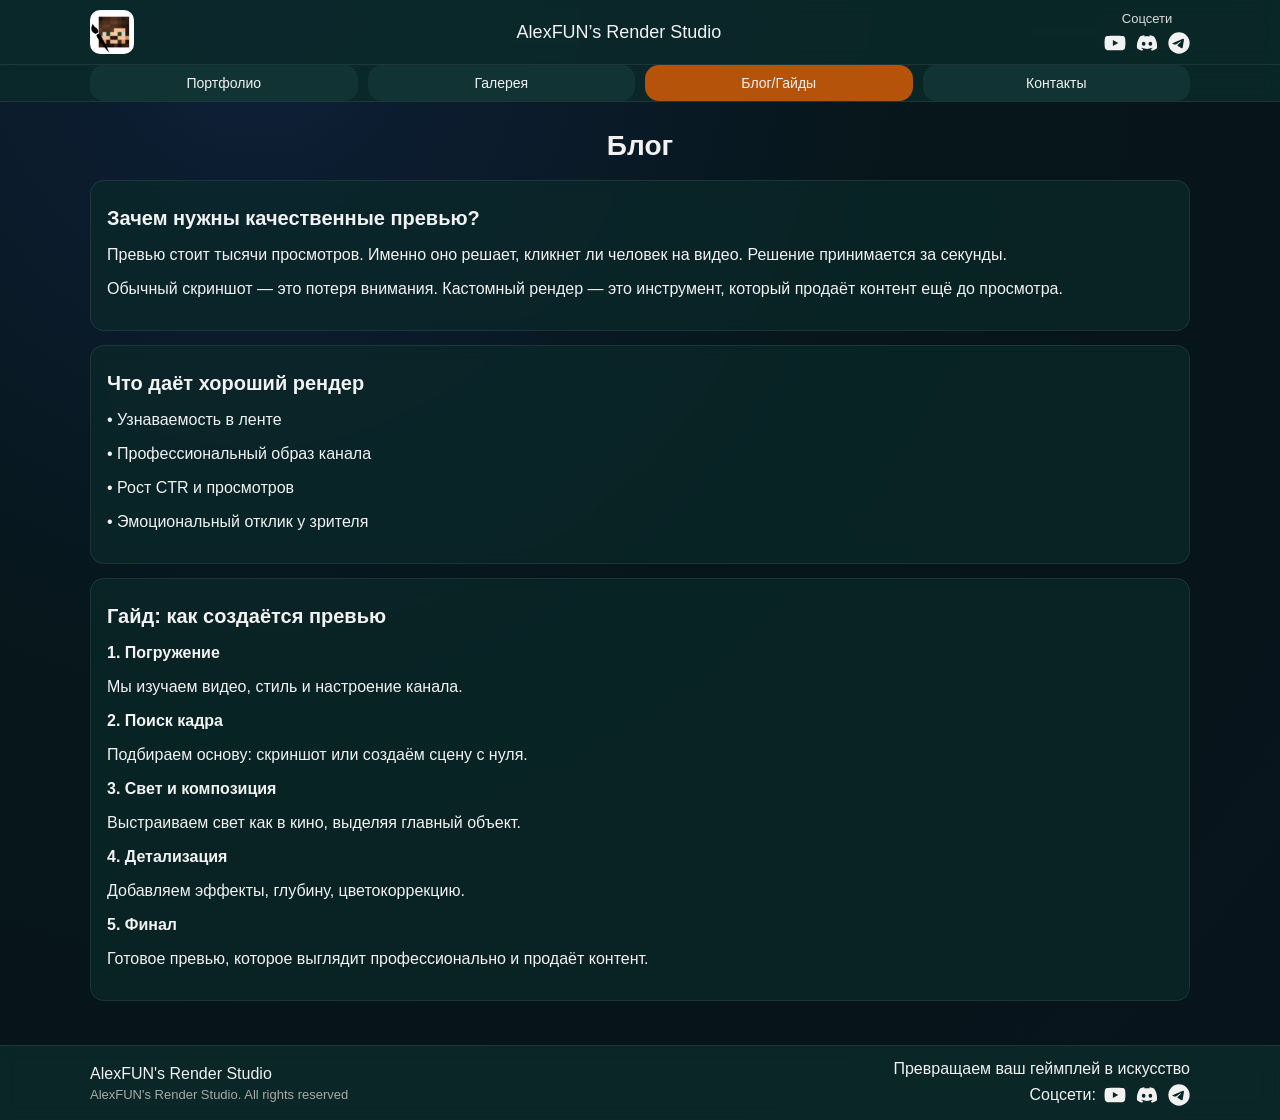
==== commit a0f0ed79: "Update blog.html" ====
--- a/blog.html
+++ b/blog.html
@@ -31,8 +31,8 @@
           </a>
 
           <a href="https://discord.gg/whpRHEESE" target="_blank" rel="noopener noreferrer">
-            <svg class="social-icon" viewBox="0 0 576 512">
-              <path d="M492.5 69.8c-38.1-17.5-78.4-30-119.7-37.1-5.5 9.9-10.5 20.2-14.9 30.6-44.6-6.8-89.9-6.8-134.4 0-4.5-10.5-9.5-20.7-15.1-30.6-41.3 7.1-81.6 19.6-119.7 37.1-76.2 113.8-97.1 224.9-86.9 334.5 44.4 32.9 94 58 146.8 74.2 11.3-15.4 21.4-31.8 30-48.8-15.8-6.1-31.2-13.4-45.9-21.9 96.2 43.9 200.4 43.9 295.5 0 8.8 17 18.8 33.3 30 48.8 52.9-16.2 102.6-41.3 147.1-74.2 12.3-126.8-20.5-236.9-86.9-334.5z"/>
+            <svg class="social-icon" viewBox="0 0 640 640" aria-label="Discord" role="img" fill="currentColor">
+              <path d="M524.5 133.8C524.3 133.5 524.1 133.2 523.7 133.1C485.6 115.6 445.3 103.1 404 96C403.6 95.9 403.2 96 402.9 96.1C402.6 96.2 402.3 96.5 402.1 96.9C396.6 106.8 391.6 117.1 387.2 127.5C342.6 120.7 297.3 120.7 252.8 127.5C248.3 117 243.3 106.8 237.7 96.9C237.5 96.6 237.2 96.3 236.9 96.1C236.6 95.9 236.2 95.9 235.8 95.9C194.5 103 154.2 115.5 116.1 133C115.8 133.1 115.5 133.4 115.3 133.7C39.1 247.5 18.2 358.6 28.4 468.2C28.4 468.5 28.5 468.7 28.6 469C28.7 469.3 28.9 469.4 29.1 469.6C73.5 502.5 123.1 527.6 175.9 543.8C176.3 543.9 176.7 543.9 177 543.8C177.3 543.7 177.7 543.4 177.9 543.1C189.2 527.7 199.3 511.3 207.9 494.3C208 494.1 208.1 493.8 208.1 493.5C208.1 493.2 208.1 493 208 492.7C207.9 492.4 207.8 492.2 207.6 492.1C207.4 492 207.2 491.8 206.9 491.7C191.1 485.6 175.7 478.3 161 469.8C160.7 469.6 160.5 469.4 160.3 469.2C160.1 469 160 468.6 160 468.3C160 468 160 467.7 160.2 467.4C160.4 467.1 160.5 466.9 160.8 466.7C163.9 464.4 167 462 169.9 459.6C170.2 459.4 170.5 459.2 170.8 459.2C171.1 459.2 171.5 459.2 171.8 459.3C268 503.2 372.2 503.2 467.3 459.3C467.6 459.2 468 459.1 468.3 459.1C468.6 459.1 469 459.3 469.2 459.5C472.1 461.9 475.2 464.4 478.3 466.7C478.5 466.9 478.7 467.1 478.9 467.4C479.1 467.7 479.1 468 479.1 468.3C479.1 468.6 479 468.9 478.8 469.2C478.6 469.5 478.4 469.7 478.2 469.8C463.5 478.4 448.2 485.7 432.3 491.6C432.1 491.7 431.8 491.8 431.6 492C431.4 492.2 431.3 492.4 431.2 492.7C431.1 493 431.1 493.2 431.1 493.5C431.1 493.8 431.2 494 431.3 494.3C440.1 511.3 450.1 527.6 461.3 543.1C461.5 543.4 461.9 543.7 462.2 543.8C462.5 543.9 463 543.9 463.3 543.8C516.2 527.6 565.9 502.5 610.4 469.6C610.6 469.4 610.8 469.2 610.9 469C611 468.8 611.1 468.5 611.1 468.2C623.4 341.4 590.6 231.3 524.2 133.7zM222.5 401.5C193.5 401.5 169.7 374.9 169.7 342.3C169.7 309.7 193.1 283.1 222.5 283.1C252.2 283.1 275.8 309.9 275.3 342.3C275.3 375 251.9 401.5 222.5 401.5zM417.9 401.5C388.9 401.5 365.1 374.9 365.1 342.3C365.1 309.7 388.5 283.1 417.9 283.1C447.6 283.1 471.2 309.9 470.7 342.3C470.7 375 447.5 401.5 417.9 401.5z"/>
             </svg>
           </a>
 
@@ -120,8 +120,8 @@
             </svg>
           </a>
           <a href="https://discord.gg/whpRHEESE" target="_blank" rel="noopener noreferrer">
-            <svg class="social-icon" viewBox="0 0 576 512" aria-label="Discord" role="img">
-              <path d="M492.5 69.8c-38.1-17.5-78.4-30-119.7-37.1-5.5 9.9-10.5 20.2-14.9 30.6-44.6-6.8-89.9-6.8-134.4 0-4.5-10.5-9.5-20.7-15.1-30.6-41.3 7.1-81.6 19.6-119.7 37.1-76.2 113.8-97.1 224.9-86.9 334.5 44.4 32.9 94 58 146.8 74.2 11.3-15.4 21.4-31.8 30-48.8-15.8-6.1-31.2-13.4-45.9-21.9 96.2 43.9 200.4 43.9 295.5 0 8.8 17 18.8 33.3 30 48.8 52.9-16.2 102.6-41.3 147.1-74.2 12.3-126.8-20.5-236.9-86.9-334.5z"/>
+            <svg class="social-icon" viewBox="0 0 640 640" aria-label="Discord" role="img" fill="currentColor">
+              <path d="M524.5 133.8C524.3 133.5 524.1 133.2 523.7 133.1C485.6 115.6 445.3 103.1 404 96C403.6 95.9 403.2 96 402.9 96.1C402.6 96.2 402.3 96.5 402.1 96.9C396.6 106.8 391.6 117.1 387.2 127.5C342.6 120.7 297.3 120.7 252.8 127.5C248.3 117 243.3 106.8 237.7 96.9C237.5 96.6 237.2 96.3 236.9 96.1C236.6 95.9 236.2 95.9 235.8 95.9C194.5 103 154.2 115.5 116.1 133C115.8 133.1 115.5 133.4 115.3 133.7C39.1 247.5 18.2 358.6 28.4 468.2C28.4 468.5 28.5 468.7 28.6 469C28.7 469.3 28.9 469.4 29.1 469.6C73.5 502.5 123.1 527.6 175.9 543.8C176.3 543.9 176.7 543.9 177 543.8C177.3 543.7 177.7 543.4 177.9 543.1C189.2 527.7 199.3 511.3 207.9 494.3C208 494.1 208.1 493.8 208.1 493.5C208.1 493.2 208.1 493 208 492.7C207.9 492.4 207.8 492.2 207.6 492.1C207.4 492 207.2 491.8 206.9 491.7C191.1 485.6 175.7 478.3 161 469.8C160.7 469.6 160.5 469.4 160.3 469.2C160.1 469 160 468.6 160 468.3C160 468 160 467.7 160.2 467.4C160.4 467.1 160.5 466.9 160.8 466.7C163.9 464.4 167 462 169.9 459.6C170.2 459.4 170.5 459.2 170.8 459.2C171.1 459.2 171.5 459.2 171.8 459.3C268 503.2 372.2 503.2 467.3 459.3C467.6 459.2 468 459.1 468.3 459.1C468.6 459.1 469 459.3 469.2 459.5C472.1 461.9 475.2 464.4 478.3 466.7C478.5 466.9 478.7 467.1 478.9 467.4C479.1 467.7 479.1 468 479.1 468.3C479.1 468.6 479 468.9 478.8 469.2C478.6 469.5 478.4 469.7 478.2 469.8C463.5 478.4 448.2 485.7 432.3 491.6C432.1 491.7 431.8 491.8 431.6 492C431.4 492.2 431.3 492.4 431.2 492.7C431.1 493 431.1 493.2 431.1 493.5C431.1 493.8 431.2 494 431.3 494.3C440.1 511.3 450.1 527.6 461.3 543.1C461.5 543.4 461.9 543.7 462.2 543.8C462.5 543.9 463 543.9 463.3 543.8C516.2 527.6 565.9 502.5 610.4 469.6C610.6 469.4 610.8 469.2 610.9 469C611 468.8 611.1 468.5 611.1 468.2C623.4 341.4 590.6 231.3 524.2 133.7zM222.5 401.5C193.5 401.5 169.7 374.9 169.7 342.3C169.7 309.7 193.1 283.1 222.5 283.1C252.2 283.1 275.8 309.9 275.3 342.3C275.3 375 251.9 401.5 222.5 401.5zM417.9 401.5C388.9 401.5 365.1 374.9 365.1 342.3C365.1 309.7 388.5 283.1 417.9 283.1C447.6 283.1 471.2 309.9 470.7 342.3C470.7 375 447.5 401.5 417.9 401.5z"/>
             </svg>
           </a>
           <a href="https://t.me/AlexFUNRenderStudio" target="_blank" rel="noopener noreferrer">
--- a/style.css
+++ b/style.css
@@ -6,7 +6,7 @@
   margin: 0;
   padding: 0;
   font-family: Arial, Helvetica, sans-serif;
-  background: #06161a;
+  background: radial-gradient(ellipse at 20% 0%, #0f1f38 0%, #06161a 45%, #08141c 100%);
   color: #f2f2f2;
 }
 
@@ -25,7 +25,8 @@
 }
 
 .top-header {
-  background: #0b2a2a;
+  background: rgba(11, 42, 42, 0.85);
+  backdrop-filter: blur(10px);
   border-bottom: 1px solid rgba(255,255,255,0.08);
 }
 
@@ -54,7 +55,8 @@
 }
 
 .nav-row {
-  background: #0b2a2a;
+  background: rgba(11, 42, 42, 0.85);
+  backdrop-filter: blur(10px);
   border-bottom: 1px solid rgba(255,255,255,0.08);
 }
 
@@ -76,14 +78,15 @@
   justify-content: center;
   padding: 10px 12px;
   border-radius: 14px;
-  background: #133636;
+  background: rgba(19, 54, 54, 0.9);
   color: #f2f2f2;
   text-decoration: none;
   transition: 0.2s;
+  font-size: 14px;
 }
 
 .pill:hover {
-  background: #1a4a4a;
+  background: rgba(26, 74, 74, 0.95);
 }
 
 .pill.active {
@@ -141,8 +144,9 @@
 }
 
 .card {
-  background: #0b2a2a;
-  border: 1px solid rgba(255,255,255,0.06);
+  background: rgba(11, 42, 42, 0.7);
+  backdrop-filter: blur(8px);
+  border: 1px solid rgba(255,255,255,0.08);
   border-radius: 14px;
   padding: 16px;
   margin: 14px 0;
@@ -151,11 +155,18 @@
 
 .card:hover {
   transform: translateY(-3px);
-  border-color: #b45309;
+  border-color: rgba(180, 83, 9, 0.6);
+  box-shadow: 0 8px 24px rgba(15, 31, 56, 0.4);
 }
 
 .text-block {
   line-height: 1.5;
+}
+
+.grid-2 {
+  display: grid;
+  grid-template-columns: repeat(2, 1fr);
+  gap: 8px 16px;
 }
 
 .gallery-grid {
@@ -165,10 +176,11 @@
 }
 
 .work-card {
-  background: #0b2a2a;
+  background: rgba(11, 42, 42, 0.7);
+  backdrop-filter: blur(8px);
   border-radius: 14px;
   overflow: hidden;
-  border: 1px solid rgba(255,255,255,0.06);
+  border: 1px solid rgba(255,255,255,0.08);
   transition: 0.2s;
 }
 
@@ -189,12 +201,13 @@
 
 .slider {
   height: 450px;
-  background: #0b2a2a;
+  background: rgba(11, 42, 42, 0.7);
+  backdrop-filter: blur(8px);
   border-radius: 16px;
   overflow: hidden;
   position: relative;
   margin: 18px 0;
-  border: 1px solid rgba(255,255,255,0.06);
+  border: 1px solid rgba(255,255,255,0.08);
 }
 
 .slider img {
@@ -214,6 +227,9 @@
   background: #b45309;
   color: white;
   cursor: pointer;
+  font-size: 18px;
+  z-index: 2;
+  transition: 0.2s;
 }
 
 .slider-btn:hover {
@@ -230,7 +246,8 @@
 
 .footer {
   margin-top: auto;
-  background: #0b2a2a;
+  background: rgba(11, 42, 42, 0.85);
+  backdrop-filter: blur(10px);
   border-top: 1px solid rgba(255,255,255,0.08);
   padding: 14px 0;
 }
@@ -241,18 +258,95 @@
   align-items: center;
 }
 
+.footer-left {
+  display: flex;
+  flex-direction: column;
+  gap: 4px;
+}
+
 .footer-brand {
   font-size: 16px;
+  font-weight: 500;
+}
+
+.copyright {
+  font-size: 13px;
+  color: #aaa;
 }
 
 .footer-right {
   text-align: right;
+  display: flex;
+  flex-direction: column;
+  gap: 6px;
+  align-items: flex-end;
 }
 
 .footer-social {
   display: flex;
   align-items: center;
-  gap: 10px;
+  gap: 8px;
+}
+
+.form {
+  display: flex;
+  flex-direction: column;
+  gap: 14px;
+}
+
+.form-row {
+  display: grid;
+  grid-template-columns: 1fr 1fr;
+  gap: 14px;
+}
+
+.form input,
+.form textarea {
+  width: 100%;
+  padding: 13px 15px;
+  border-radius: 10px;
+  border: 1px solid rgba(255,255,255,0.12);
+  background: rgba(19, 54, 54, 0.8);
+  backdrop-filter: blur(4px);
+  color: #f2f2f2;
+  font-size: 14px;
+  font-family: inherit;
+  outline: none;
+  transition: 0.2s;
+}
+
+.form input:focus,
+.form textarea:focus {
+  border-color: #b45309;
+  box-shadow: 0 0 0 3px rgba(180, 83, 9, 0.15);
+}
+
+.form textarea {
+  min-height: 130px;
+  resize: vertical;
+}
+
+.form button {
+  padding: 13px 28px;
+  border-radius: 10px;
+  border: none;
+  background: #b45309;
+  color: white;
+  font-size: 15px;
+  font-weight: 600;
+  cursor: pointer;
+  transition: 0.2s;
+  align-self: flex-start;
+}
+
+.form button:hover {
+  background: #f97316;
+  transform: translateY(-1px);
+}
+
+.muted {
+  color: #aaa;
+  font-size: 14px;
 }
 
 @media (max-width: 768px) {
@@ -269,4 +363,47 @@
     text-align: center;
     gap: 10px;
   }
-}
+
+  .footer-right {
+    align-items: center;
+    text-align: center;
+  }
+
+  .grid-2 {
+    grid-template-columns: 1fr;
+  }
+
+  .form-row {
+    grid-template-columns: 1fr;
+  }
+
+  .slider {
+    height: 300px;
+  }
+
+  .slider-btn {
+    width: 40px;
+    height: 40px;
+    font-size: 16px;
+  }
+
+  .slider-btn.left {
+    left: 6px;
+  }
+
+  .slider-btn.right {
+    right: 6px;
+  }
+
+  .work-card img {
+    height: 200px;
+  }
+
+  h1 {
+    font-size: 24px;
+  }
+
+  h2 {
+    font-size: 18px;
+  }
+}
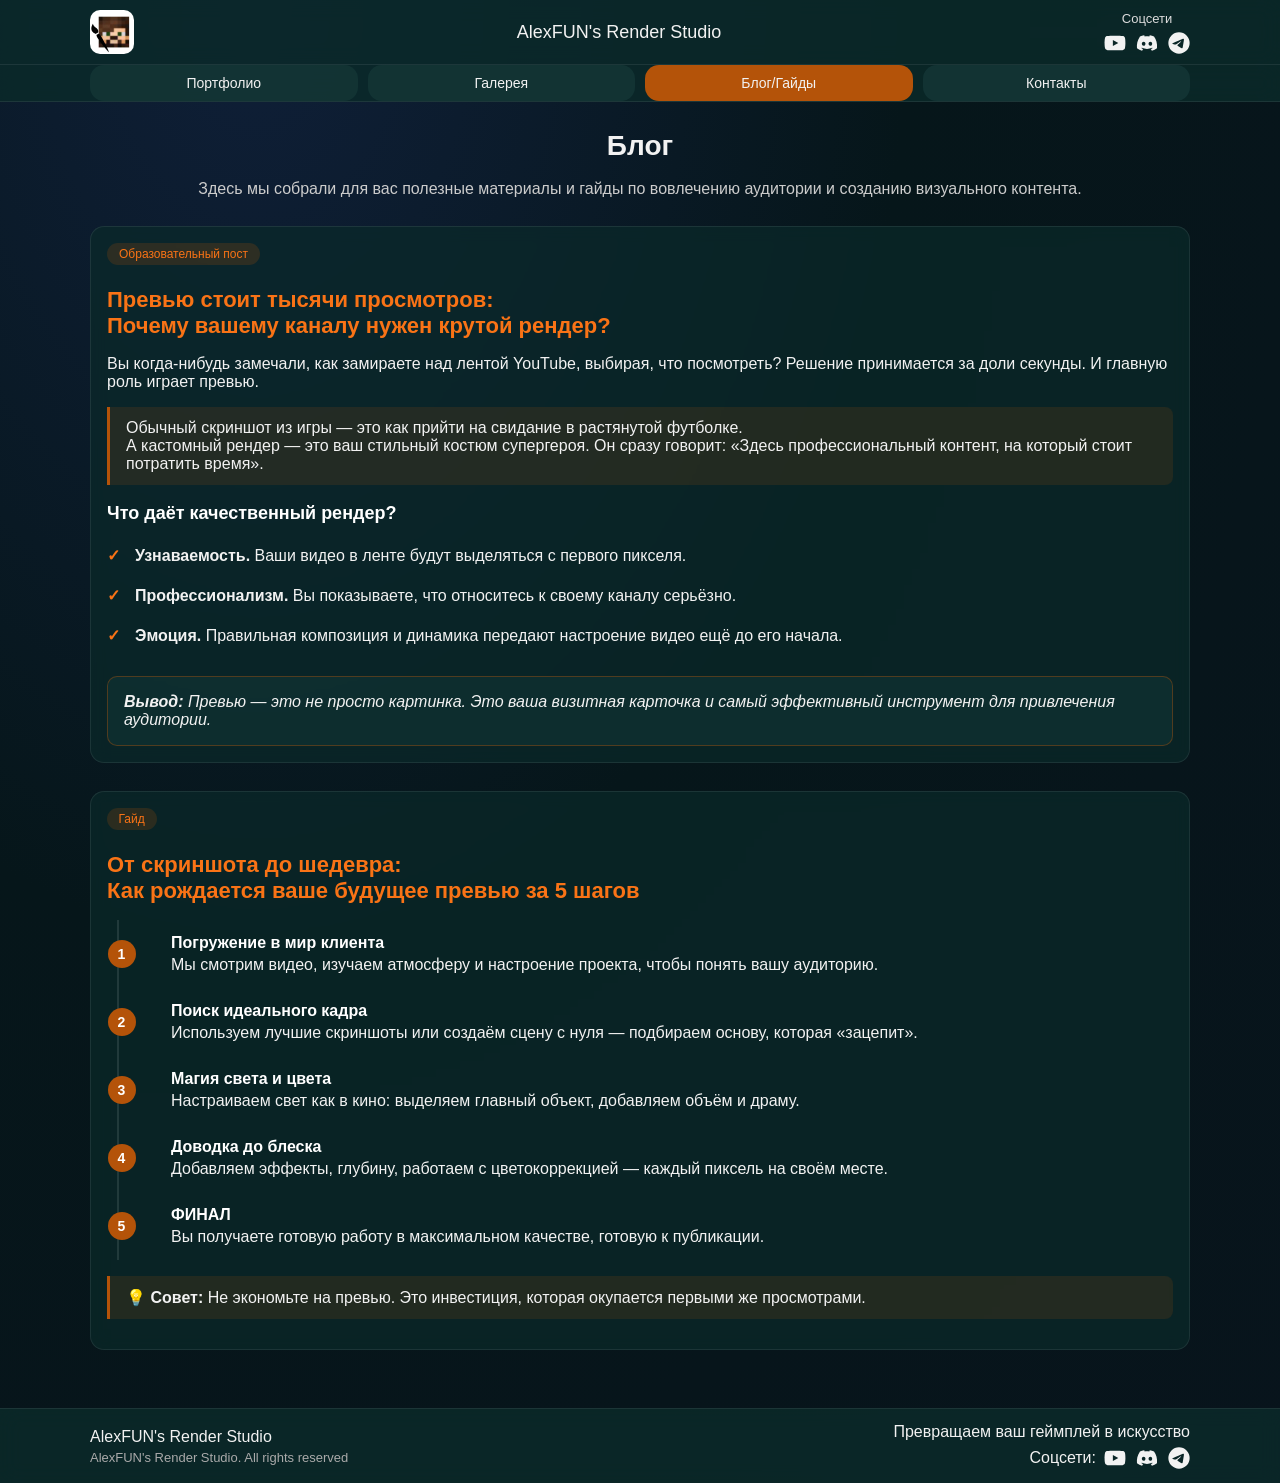
==== commit d763b246: "Update blog.html" ====
--- a/blog.html
+++ b/blog.html
@@ -5,6 +5,123 @@
   <meta name="viewport" content="width=device-width, initial-scale=1.0">
   <title>Блог</title>
   <link rel="stylesheet" href="style.css">
+  <style>
+    .blog-intro {
+      text-align: center;
+      margin-bottom: 24px;
+      font-size: 16px;
+      color: #ccc;
+    }
+
+    .blog-section {
+      margin: 28px 0;
+    }
+
+    .blog-section h2 {
+      color: #f97316;
+      margin-bottom: 14px;
+      font-size: 22px;
+    }
+
+    .blog-section h3 {
+      margin: 18px 0 10px;
+      font-size: 18px;
+      color: #fff;
+    }
+
+    .highlight {
+      background: rgba(180, 83, 9, 0.15);
+      border-left: 3px solid #b45309;
+      padding: 12px 16px;
+      border-radius: 0 8px 8px 0;
+      margin: 14px 0;
+    }
+
+    .benefits-list {
+      list-style: none;
+      padding: 0;
+      margin: 12px 0;
+    }
+
+    .benefits-list li {
+      padding: 8px 0 8px 28px;
+      position: relative;
+      line-height: 1.5;
+    }
+
+    .benefits-list li::before {
+      content: "✓";
+      position: absolute;
+      left: 0;
+      color: #f97316;
+      font-weight: bold;
+    }
+
+    .steps-list {
+      counter-reset: step;
+      list-style: none;
+      padding: 0;
+      margin: 16px 0;
+    }
+
+    .steps-list li {
+      counter-increment: step;
+      padding: 14px 16px 14px 52px;
+      position: relative;
+      border-left: 2px solid rgba(255,255,255,0.1);
+      margin-left: 10px;
+    }
+
+    .steps-list li::before {
+      content: counter(step);
+      position: absolute;
+      left: -11px;
+      top: 50%;
+      transform: translateY(-50%);
+      width: 28px;
+      height: 28px;
+      border-radius: 50%;
+      background: #b45309;
+      color: white;
+      font-weight: 600;
+      font-size: 14px;
+      display: flex;
+      align-items: center;
+      justify-content: center;
+    }
+
+    .steps-list strong {
+      display: block;
+      margin-bottom: 4px;
+      color: #fff;
+    }
+
+    .conclusion {
+      background: rgba(19, 54, 54, 0.6);
+      border: 1px solid rgba(180, 83, 9, 0.4);
+      border-radius: 10px;
+      padding: 16px;
+      margin-top: 20px;
+      font-style: italic;
+    }
+
+    .meta-tag {
+      display: inline-block;
+      background: rgba(180, 83, 9, 0.2);
+      color: #f97316;
+      padding: 4px 12px;
+      border-radius: 20px;
+      font-size: 12px;
+      font-weight: 500;
+      margin-bottom: 12px;
+    }
+
+    @media (max-width: 768px) {
+      .steps-list li {
+        padding-left: 48px;
+      }
+    }
+  </style>
 </head>
 <body>
 
@@ -12,107 +129,14 @@
 
   <header class="top-header">
     <div class="header-inner">
-
       <div class="brand-left">
         <img class="logo" src="img/logo.jpg" alt="logo">
       </div>
-
       <div class="brand-center">
-        AlexFUN’s Render Studio
-      </div>
-
+        AlexFUN's Render Studio
+      </div>
       <div class="social-top">
         <div class="social-label">Соцсети</div>
-        <div class="social-icons">
-          <a href="https://youtube.com/@alexfun_yt?si=rc8wTj687oJBsgTy" target="_blank" rel="noopener noreferrer">
-            <svg class="social-icon" viewBox="0 0 576 512">
-              <path d="M549.7 124.1C543.5 100.4 524.9 81.8 501.4 75.5 458.9 64 288.1 64 288.1 64S117.3 64 74.7 75.5C51.2 81.8 32.7 100.4 26.4 124.1 15 167 15 256.4 15 256.4s0 89.4 11.4 132.3c6.3 23.6 24.8 41.5 48.3 47.8 42.6 11.5 213.4 11.5 213.4 11.5s170.8 0 213.4-11.5c23.5-6.3 42-24.2 48.3-47.8 11.4-42.9 11.4-132.3 11.4-132.3s0-89.4-11.4-132.3zM232.2 337.6l0-162.4 142.7 81.2-142.7 81.2z"/>
-            </svg>
-          </a>
-
-          <a href="https://discord.gg/whpRHEESE" target="_blank" rel="noopener noreferrer">
-            <svg class="social-icon" viewBox="0 0 640 640" aria-label="Discord" role="img" fill="currentColor">
-              <path d="M524.5 133.8C524.3 133.5 524.1 133.2 523.7 133.1C485.6 115.6 445.3 103.1 404 96C403.6 95.9 403.2 96 402.9 96.1C402.6 96.2 402.3 96.5 402.1 96.9C396.6 106.8 391.6 117.1 387.2 127.5C342.6 120.7 297.3 120.7 252.8 127.5C248.3 117 243.3 106.8 237.7 96.9C237.5 96.6 237.2 96.3 236.9 96.1C236.6 95.9 236.2 95.9 235.8 95.9C194.5 103 154.2 115.5 116.1 133C115.8 133.1 115.5 133.4 115.3 133.7C39.1 247.5 18.2 358.6 28.4 468.2C28.4 468.5 28.5 468.7 28.6 469C28.7 469.3 28.9 469.4 29.1 469.6C73.5 502.5 123.1 527.6 175.9 543.8C176.3 543.9 176.7 543.9 177 543.8C177.3 543.7 177.7 543.4 177.9 543.1C189.2 527.7 199.3 511.3 207.9 494.3C208 494.1 208.1 493.8 208.1 493.5C208.1 493.2 208.1 493 208 492.7C207.9 492.4 207.8 492.2 207.6 492.1C207.4 492 207.2 491.8 206.9 491.7C191.1 485.6 175.7 478.3 161 469.8C160.7 469.6 160.5 469.4 160.3 469.2C160.1 469 160 468.6 160 468.3C160 468 160 467.7 160.2 467.4C160.4 467.1 160.5 466.9 160.8 466.7C163.9 464.4 167 462 169.9 459.6C170.2 459.4 170.5 459.2 170.8 459.2C171.1 459.2 171.5 459.2 171.8 459.3C268 503.2 372.2 503.2 467.3 459.3C467.6 459.2 468 459.1 468.3 459.1C468.6 459.1 469 459.3 469.2 459.5C472.1 461.9 475.2 464.4 478.3 466.7C478.5 466.9 478.7 467.1 478.9 467.4C479.1 467.7 479.1 468 479.1 468.3C479.1 468.6 479 468.9 478.8 469.2C478.6 469.5 478.4 469.7 478.2 469.8C463.5 478.4 448.2 485.7 432.3 491.6C432.1 491.7 431.8 491.8 431.6 492C431.4 492.2 431.3 492.4 431.2 492.7C431.1 493 431.1 493.2 431.1 493.5C431.1 493.8 431.2 494 431.3 494.3C440.1 511.3 450.1 527.6 461.3 543.1C461.5 543.4 461.9 543.7 462.2 543.8C462.5 543.9 463 543.9 463.3 543.8C516.2 527.6 565.9 502.5 610.4 469.6C610.6 469.4 610.8 469.2 610.9 469C611 468.8 611.1 468.5 611.1 468.2C623.4 341.4 590.6 231.3 524.2 133.7zM222.5 401.5C193.5 401.5 169.7 374.9 169.7 342.3C169.7 309.7 193.1 283.1 222.5 283.1C252.2 283.1 275.8 309.9 275.3 342.3C275.3 375 251.9 401.5 222.5 401.5zM417.9 401.5C388.9 401.5 365.1 374.9 365.1 342.3C365.1 309.7 388.5 283.1 417.9 283.1C447.6 283.1 471.2 309.9 470.7 342.3C470.7 375 447.5 401.5 417.9 401.5z"/>
-            </svg>
-          </a>
-
-          <a href="https://t.me/AlexFUNRenderStudio" target="_blank" rel="noopener noreferrer">
-            <svg class="social-icon" viewBox="0 0 512 512">
-              <path d="M256 8a248 248 0 1 0 0 496 248 248 0 1 0 0-496zM371 176.7c-3.7 39.2-19.9 134.4-28.1 178.3-3.5 18.6-10.3 24.8-16.9 25.4-14.4 1.3-25.3-9.5-39.3-18.7-21.8-14.3-34.2-23.2-55.3-37.2-24.5-16.1-8.6-25 5.3-39.5 3.7-3.8 67.1-61.5 68.3-66.7 .2-.7 .3-3.1-1.2-4.4s-3.6-.8-5.1-.5c-2.2 .5-37.1 23.5-104.6 69.1-9.9 6.8-18.9 10.1-26.9 9.9-8.9-.2-25.9-5-38.6-9.1-15.5-5-27.9-7.7-26.8-16.3 .6-4.5 6.7-9 18.4-13.7 72.3-31.5 120.5-52.3 144.6-62.3 68.9-28.6 83.2-33.6 92.5-33.8 2.1 0 6.6 .5 9.6 2.9 2 1.7 3.2 4.1 3.5 6.7 .5 3.2 .6 6.5 .4 9.8z"/>
-            </svg>
-          </a>
-        </div>
-      </div>
-
-    </div>
-  </header>
-
-  <nav class="nav-row">
-    <div class="nav-inner">
-      <div class="nav-links">
-        <a class="pill" href="index.html">Портфолио</a>
-        <a class="pill" href="gallery.html">Галерея</a>
-        <a class="pill active" href="blog.html">Блог/Гайды</a>
-        <a class="pill" href="contacts.html">Контакты</a>
-      </div>
-    </div>
-  </nav>
-
-  <main class="content">
-
-    <h1 class="center">Блог</h1>
-
-    <div class="card">
-      <h2>Зачем нужны качественные превью?</h2>
-      <p>
-        Превью стоит тысячи просмотров. Именно оно решает, кликнет ли человек на видео.
-        Решение принимается за секунды.
-      </p>
-      <p>
-        Обычный скриншот — это потеря внимания. Кастомный рендер — это инструмент, который продаёт контент ещё до просмотра.
-      </p>
-    </div>
-
-    <div class="card">
-      <h2>Что даёт хороший рендер</h2>
-      <p>• Узнаваемость в ленте</p>
-      <p>• Профессиональный образ канала</p>
-      <p>• Рост CTR и просмотров</p>
-      <p>• Эмоциональный отклик у зрителя</p>
-    </div>
-
-    <div class="card">
-      <h2>Гайд: как создаётся превью</h2>
-
-      <p><b>1. Погружение</b></p>
-      <p>Мы изучаем видео, стиль и настроение канала.</p>
-
-      <p><b>2. Поиск кадра</b></p>
-      <p>Подбираем основу: скриншот или создаём сцену с нуля.</p>
-
-      <p><b>3. Свет и композиция</b></p>
-      <p>Выстраиваем свет как в кино, выделяя главный объект.</p>
-
-      <p><b>4. Детализация</b></p>
-      <p>Добавляем эффекты, глубину, цветокоррекцию.</p>
-
-      <p><b>5. Финал</b></p>
-      <p>Готовое превью, которое выглядит профессионально и продаёт контент.</p>
-    </div>
-
-  </main>
-
-  <footer class="footer">
-  <div class="footer-inner">
-    <div class="footer-left">
-      <div class="footer-brand">AlexFUN's Render Studio</div>
-      <div class="copyright">AlexFUN's Render Studio. All rights reserved</div>
-    </div>
-
-    <div class="footer-right">
-      <div>Превращаем ваш геймплей в искусство</div>
-      <div class="footer-social">
-        Соцсети:
         <div class="social-icons">
           <a href="https://youtube.com/@alexfun_yt?si=rc8wTj687oJBsgTy" target="_blank" rel="noopener noreferrer">
             <svg class="social-icon" viewBox="0 0 576 512" aria-label="YouTube" role="img">
@@ -132,8 +156,112 @@
         </div>
       </div>
     </div>
-  </div>
-</footer>
+  </header>
+
+  <nav class="nav-row">
+    <div class="nav-inner">
+      <div class="nav-links">
+        <a class="pill" href="index.html">Портфолио</a>
+        <a class="pill" href="gallery.html">Галерея</a>
+        <a class="pill active" href="blog.html">Блог/Гайды</a>
+        <a class="pill" href="contacts.html">Контакты</a>
+      </div>
+    </div>
+  </nav>
+
+  <main class="content">
+
+    <h1 class="center">Блог</h1>
+    <p class="blog-intro">Здесь мы собрали для вас полезные материалы и гайды по вовлечению аудитории и созданию визуального контента.</p>
+
+    <div class="card blog-section">
+      <span class="meta-tag">Образовательный пост</span>
+      <h2>Превью стоит тысячи просмотров:<br>Почему вашему каналу нужен крутой рендер?</h2>
+      
+      <p>Вы когда-нибудь замечали, как замираете над лентой YouTube, выбирая, что посмотреть? Решение принимается за доли секунды. И главную роль играет превью.</p>
+      
+      <div class="highlight">
+        Обычный скриншот из игры — это как прийти на свидание в растянутой футболке.<br>
+        А кастомный рендер — это ваш стильный костюм супергероя. Он сразу говорит: «Здесь профессиональный контент, на который стоит потратить время».
+      </div>
+
+      <h3>Что даёт качественный рендер?</h3>
+      <ul class="benefits-list">
+        <li><b>Узнаваемость.</b> Ваши видео в ленте будут выделяться с первого пикселя.</li>
+        <li><b>Профессионализм.</b> Вы показываете, что относитесь к своему каналу серьёзно.</li>
+        <li><b>Эмоция.</b> Правильная композиция и динамика передают настроение видео ещё до его начала.</li>
+      </ul>
+
+      <div class="conclusion">
+        <b>Вывод:</b> Превью — это не просто картинка. Это ваша визитная карточка и самый эффективный инструмент для привлечения аудитории.
+      </div>
+    </div>
+
+    <div class="card blog-section">
+      <span class="meta-tag">Гайд</span>
+      <h2>От скриншота до шедевра:<br>Как рождается ваше будущее превью за 5 шагов</h2>
+
+      <ol class="steps-list">
+        <li>
+          <strong>Погружение в мир клиента</strong>
+          Мы смотрим видео, изучаем атмосферу и настроение проекта, чтобы понять вашу аудиторию.
+        </li>
+        <li>
+          <strong>Поиск идеального кадра</strong>
+          Используем лучшие скриншоты или создаём сцену с нуля — подбираем основу, которая «зацепит».
+        </li>
+        <li>
+          <strong>Магия света и цвета</strong>
+          Настраиваем свет как в кино: выделяем главный объект, добавляем объём и драму.
+        </li>
+        <li>
+          <strong>Доводка до блеска</strong>
+          Добавляем эффекты, глубину, работаем с цветокоррекцией — каждый пиксель на своём месте.
+        </li>
+        <li>
+          <strong>ФИНАЛ</strong>
+          Вы получаете готовую работу в максимальном качестве, готовую к публикации.
+        </li>
+      </ol>
+
+      <div class="highlight">
+        💡 <b>Совет:</b> Не экономьте на превью. Это инвестиция, которая окупается первыми же просмотрами.
+      </div>
+    </div>
+
+  </main>
+
+  <footer class="footer">
+    <div class="footer-inner">
+      <div class="footer-left">
+        <div class="footer-brand">AlexFUN's Render Studio</div>
+        <div class="copyright">AlexFUN's Render Studio. All rights reserved</div>
+      </div>
+      <div class="footer-right">
+        <div>Превращаем ваш геймплей в искусство</div>
+        <div class="footer-social">
+          Соцсети:
+          <div class="social-icons">
+            <a href="https://youtube.com/@alexfun_yt?si=rc8wTj687oJBsgTy" target="_blank" rel="noopener noreferrer">
+              <svg class="social-icon" viewBox="0 0 576 512" aria-label="YouTube" role="img">
+                <path d="M549.7 124.1C543.5 100.4 524.9 81.8 501.4 75.5 458.9 64 288.1 64 288.1 64S117.3 64 74.7 75.5C51.2 81.8 32.7 100.4 26.4 124.1 15 167 15 256.4 15 256.4s0 89.4 11.4 132.3c6.3 23.6 24.8 41.5 48.3 47.8 42.6 11.5 213.4 11.5 213.4 11.5s170.8 0 213.4-11.5c23.5-6.3 42-24.2 48.3-47.8 11.4-42.9 11.4-132.3 11.4-132.3s0-89.4-11.4-132.3zM232.2 337.6l0-162.4 142.7 81.2-142.7 81.2z"/>
+              </svg>
+            </a>
+            <a href="https://discord.gg/whpRHEESE" target="_blank" rel="noopener noreferrer">
+              <svg class="social-icon" viewBox="0 0 640 640" aria-label="Discord" role="img" fill="currentColor">
+                <path d="M524.5 133.8C524.3 133.5 524.1 133.2 523.7 133.1C485.6 115.6 445.3 103.1 404 96C403.6 95.9 403.2 96 402.9 96.1C402.6 96.2 402.3 96.5 402.1 96.9C396.6 106.8 391.6 117.1 387.2 127.5C342.6 120.7 297.3 120.7 252.8 127.5C248.3 117 243.3 106.8 237.7 96.9C237.5 96.6 237.2 96.3 236.9 96.1C236.6 95.9 236.2 95.9 235.8 95.9C194.5 103 154.2 115.5 116.1 133C115.8 133.1 115.5 133.4 115.3 133.7C39.1 247.5 18.2 358.6 28.4 468.2C28.4 468.5 28.5 468.7 28.6 469C28.7 469.3 28.9 469.4 29.1 469.6C73.5 502.5 123.1 527.6 175.9 543.8C176.3 543.9 176.7 543.9 177 543.8C177.3 543.7 177.7 543.4 177.9 543.1C189.2 527.7 199.3 511.3 207.9 494.3C208 494.1 208.1 493.8 208.1 493.5C208.1 493.2 208.1 493 208 492.7C207.9 492.4 207.8 492.2 207.6 492.1C207.4 492 207.2 491.8 206.9 491.7C191.1 485.6 175.7 478.3 161 469.8C160.7 469.6 160.5 469.4 160.3 469.2C160.1 469 160 468.6 160 468.3C160 468 160 467.7 160.2 467.4C160.4 467.1 160.5 466.9 160.8 466.7C163.9 464.4 167 462 169.9 459.6C170.2 459.4 170.5 459.2 170.8 459.2C171.1 459.2 171.5 459.2 171.8 459.3C268 503.2 372.2 503.2 467.3 459.3C467.6 459.2 468 459.1 468.3 459.1C468.6 459.1 469 459.3 469.2 459.5C472.1 461.9 475.2 464.4 478.3 466.7C478.5 466.9 478.7 467.1 478.9 467.4C479.1 467.7 479.1 468 479.1 468.3C479.1 468.6 479 468.9 478.8 469.2C478.6 469.5 478.4 469.7 478.2 469.8C463.5 478.4 448.2 485.7 432.3 491.6C432.1 491.7 431.8 491.8 431.6 492C431.4 492.2 431.3 492.4 431.2 492.7C431.1 493 431.1 493.2 431.1 493.5C431.1 493.8 431.2 494 431.3 494.3C440.1 511.3 450.1 527.6 461.3 543.1C461.5 543.4 461.9 543.7 462.2 543.8C462.5 543.9 463 543.9 463.3 543.8C516.2 527.6 565.9 502.5 610.4 469.6C610.6 469.4 610.8 469.2 610.9 469C611 468.8 611.1 468.5 611.1 468.2C623.4 341.4 590.6 231.3 524.2 133.7zM222.5 401.5C193.5 401.5 169.7 374.9 169.7 342.3C169.7 309.7 193.1 283.1 222.5 283.1C252.2 283.1 275.8 309.9 275.3 342.3C275.3 375 251.9 401.5 222.5 401.5zM417.9 401.5C388.9 401.5 365.1 374.9 365.1 342.3C365.1 309.7 388.5 283.1 417.9 283.1C447.6 283.1 471.2 309.9 470.7 342.3C470.7 375 447.5 401.5 417.9 401.5z"/>
+              </svg>
+            </a>
+            <a href="https://t.me/AlexFUNRenderStudio" target="_blank" rel="noopener noreferrer">
+              <svg class="social-icon" viewBox="0 0 512 512" aria-label="Telegram" role="img">
+                <path d="M256 8a248 248 0 1 0 0 496 248 248 0 1 0 0-496zM371 176.7c-3.7 39.2-19.9 134.4-28.1 178.3-3.5 18.6-10.3 24.8-16.9 25.4-14.4 1.3-25.3-9.5-39.3-18.7-21.8-14.3-34.2-23.2-55.3-37.2-24.5-16.1-8.6-25 5.3-39.5 3.7-3.8 67.1-61.5 68.3-66.7 .2-.7 .3-3.1-1.2-4.4s-3.6-.8-5.1-.5c-2.2 .5-37.1 23.5-104.6 69.1-9.9 6.8-18.9 10.1-26.9 9.9-8.9-.2-25.9-5-38.6-9.1-15.5-5-27.9-7.7-26.8-16.3 .6-4.5 6.7-9 18.4-13.7 72.3-31.5 120.5-52.3 144.6-62.3 68.9-28.6 83.2-33.6 92.5-33.8 2.1 0 6.6 .5 9.6 2.9 2 1.7 3.2 4.1 3.5 6.7 .5 3.2 .6 6.5 .4 9.8z"/>
+              </svg>
+            </a>
+          </div>
+        </div>
+      </div>
+    </div>
+  </footer>
 
 </div>
 
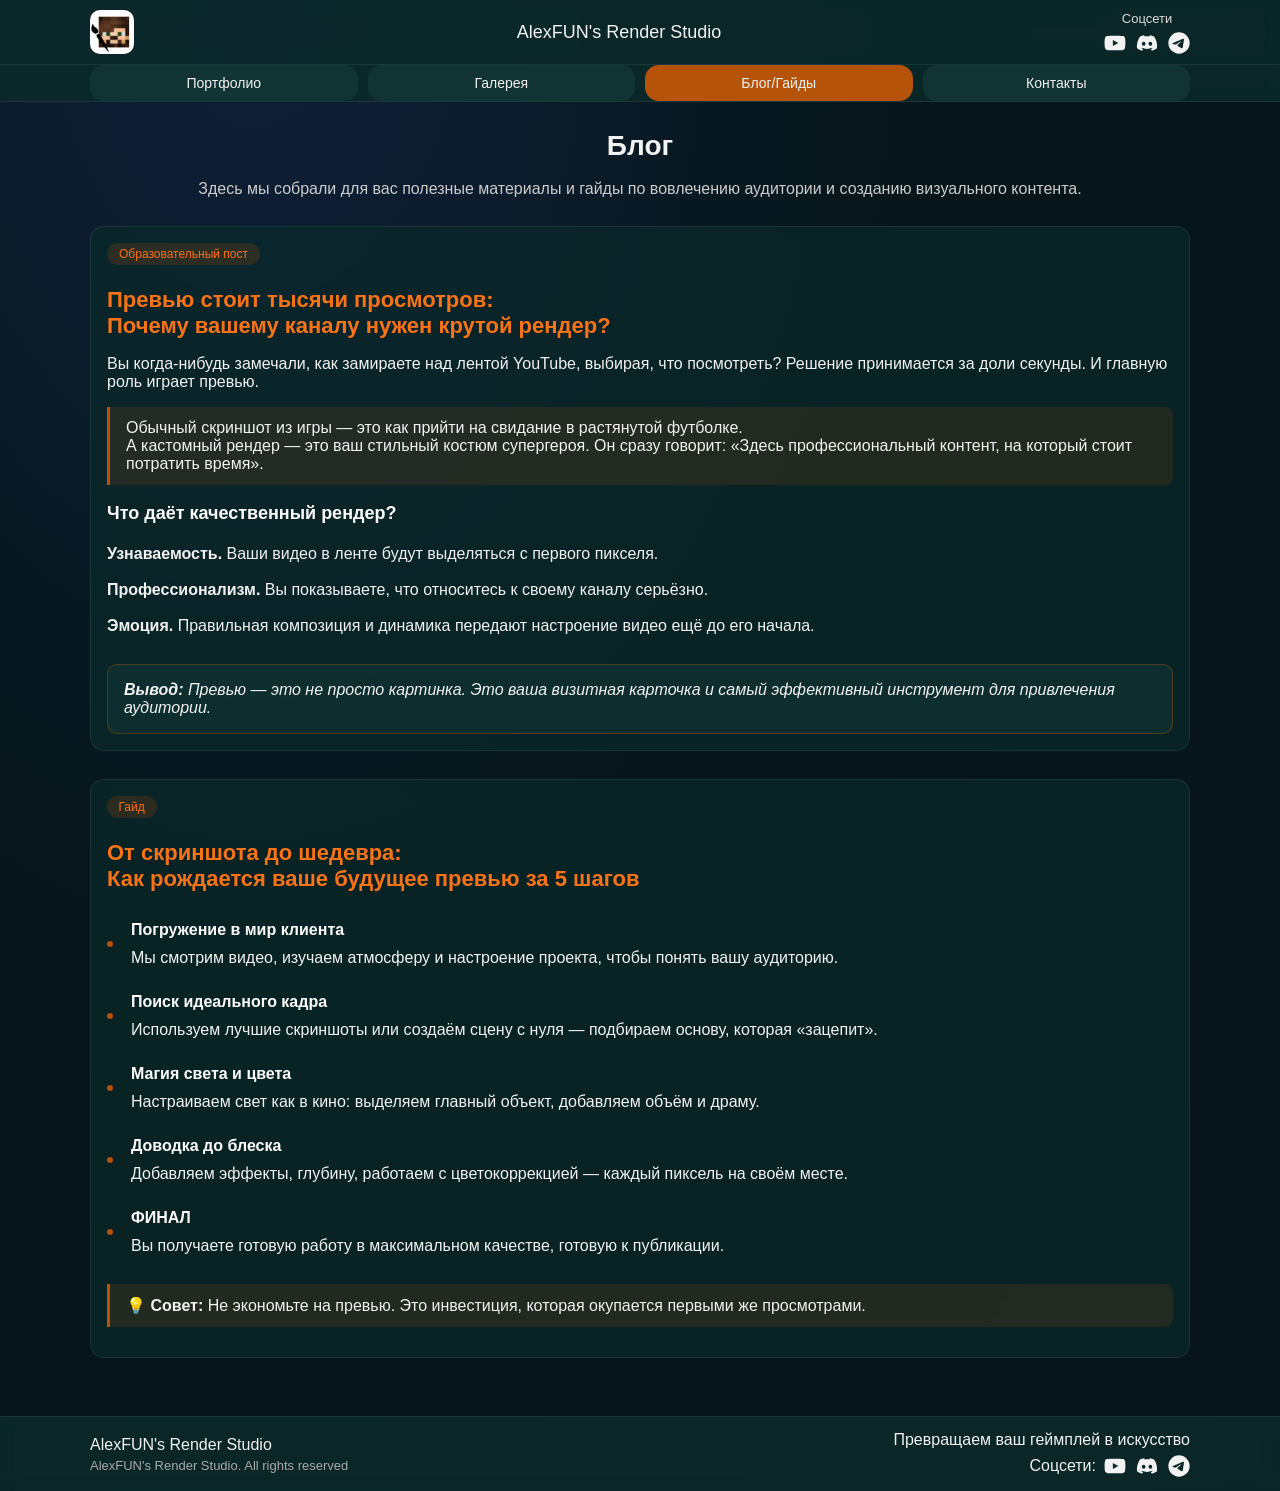
==== commit b810b6cd: "Update blog.html" ====
--- a/blog.html
+++ b/blog.html
@@ -44,50 +44,32 @@
     }
 
     .benefits-list li {
-      padding: 8px 0 8px 28px;
-      position: relative;
+      padding: 6px 0;
       line-height: 1.5;
     }
 
-    .benefits-list li::before {
-      content: "✓";
-      position: absolute;
-      left: 0;
-      color: #f97316;
-      font-weight: bold;
-    }
-
     .steps-list {
-      counter-reset: step;
       list-style: none;
       padding: 0;
       margin: 16px 0;
     }
 
     .steps-list li {
-      counter-increment: step;
-      padding: 14px 16px 14px 52px;
+      padding: 10px 0 10px 24px;
       position: relative;
-      border-left: 2px solid rgba(255,255,255,0.1);
-      margin-left: 10px;
+      line-height: 1.5;
     }
 
     .steps-list li::before {
-      content: counter(step);
+      content: "";
       position: absolute;
-      left: -11px;
+      left: 0;
       top: 50%;
       transform: translateY(-50%);
-      width: 28px;
-      height: 28px;
+      width: 6px;
+      height: 6px;
       border-radius: 50%;
       background: #b45309;
-      color: white;
-      font-weight: 600;
-      font-size: 14px;
-      display: flex;
-      align-items: center;
-      justify-content: center;
     }
 
     .steps-list strong {
@@ -114,12 +96,6 @@
       font-size: 12px;
       font-weight: 500;
       margin-bottom: 12px;
-    }
-
-    @media (max-width: 768px) {
-      .steps-list li {
-        padding-left: 48px;
-      }
     }
   </style>
 </head>
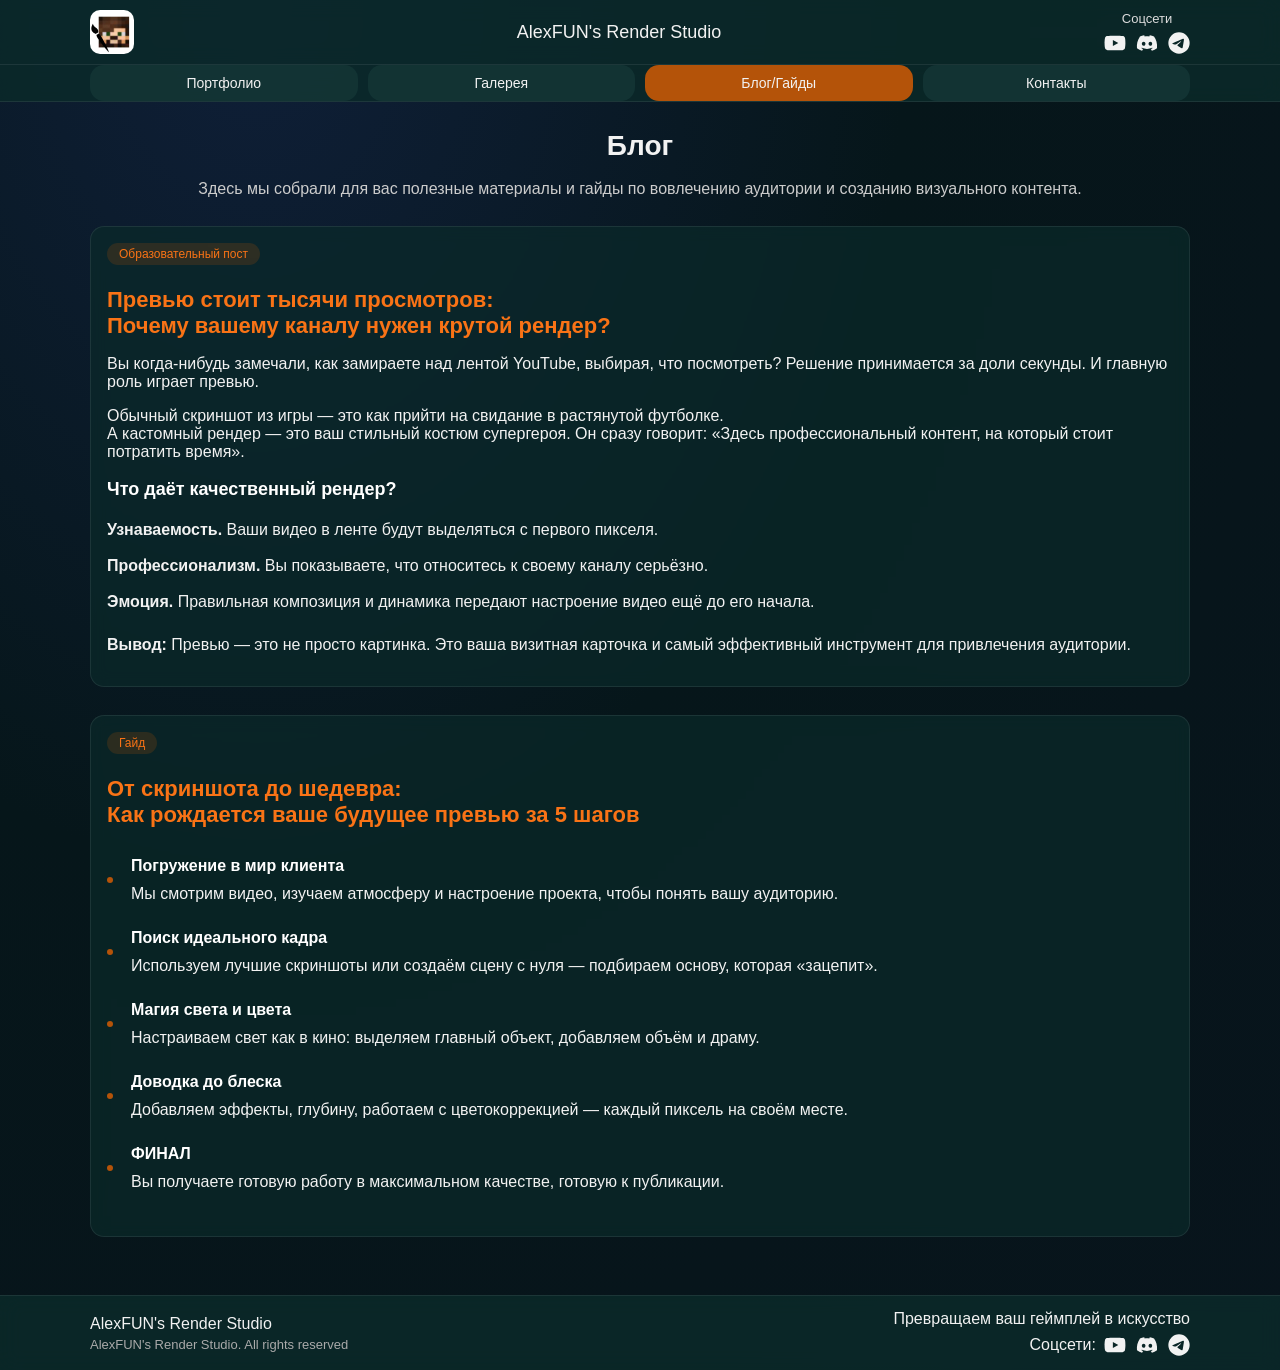
==== commit a9c0fb8f: "Update blog.html" ====
--- a/blog.html
+++ b/blog.html
@@ -29,14 +29,6 @@
       color: #fff;
     }
 
-    .highlight {
-      background: rgba(180, 83, 9, 0.15);
-      border-left: 3px solid #b45309;
-      padding: 12px 16px;
-      border-radius: 0 8px 8px 0;
-      margin: 14px 0;
-    }
-
     .benefits-list {
       list-style: none;
       padding: 0;
@@ -76,15 +68,6 @@
       display: block;
       margin-bottom: 4px;
       color: #fff;
-    }
-
-    .conclusion {
-      background: rgba(19, 54, 54, 0.6);
-      border: 1px solid rgba(180, 83, 9, 0.4);
-      border-radius: 10px;
-      padding: 16px;
-      margin-top: 20px;
-      font-style: italic;
     }
 
     .meta-tag {
@@ -156,10 +139,8 @@
       
       <p>Вы когда-нибудь замечали, как замираете над лентой YouTube, выбирая, что посмотреть? Решение принимается за доли секунды. И главную роль играет превью.</p>
       
-      <div class="highlight">
-        Обычный скриншот из игры — это как прийти на свидание в растянутой футболке.<br>
-        А кастомный рендер — это ваш стильный костюм супергероя. Он сразу говорит: «Здесь профессиональный контент, на который стоит потратить время».
-      </div>
+      <p>Обычный скриншот из игры — это как прийти на свидание в растянутой футболке.<br>
+      А кастомный рендер — это ваш стильный костюм супергероя. Он сразу говорит: «Здесь профессиональный контент, на который стоит потратить время».</p>
 
       <h3>Что даёт качественный рендер?</h3>
       <ul class="benefits-list">
@@ -168,9 +149,7 @@
         <li><b>Эмоция.</b> Правильная композиция и динамика передают настроение видео ещё до его начала.</li>
       </ul>
 
-      <div class="conclusion">
-        <b>Вывод:</b> Превью — это не просто картинка. Это ваша визитная карточка и самый эффективный инструмент для привлечения аудитории.
-      </div>
+      <p><b>Вывод:</b> Превью — это не просто картинка. Это ваша визитная карточка и самый эффективный инструмент для привлечения аудитории.</p>
     </div>
 
     <div class="card blog-section">
@@ -199,10 +178,6 @@
           Вы получаете готовую работу в максимальном качестве, готовую к публикации.
         </li>
       </ol>
-
-      <div class="highlight">
-        💡 <b>Совет:</b> Не экономьте на превью. Это инвестиция, которая окупается первыми же просмотрами.
-      </div>
     </div>
 
   </main>
